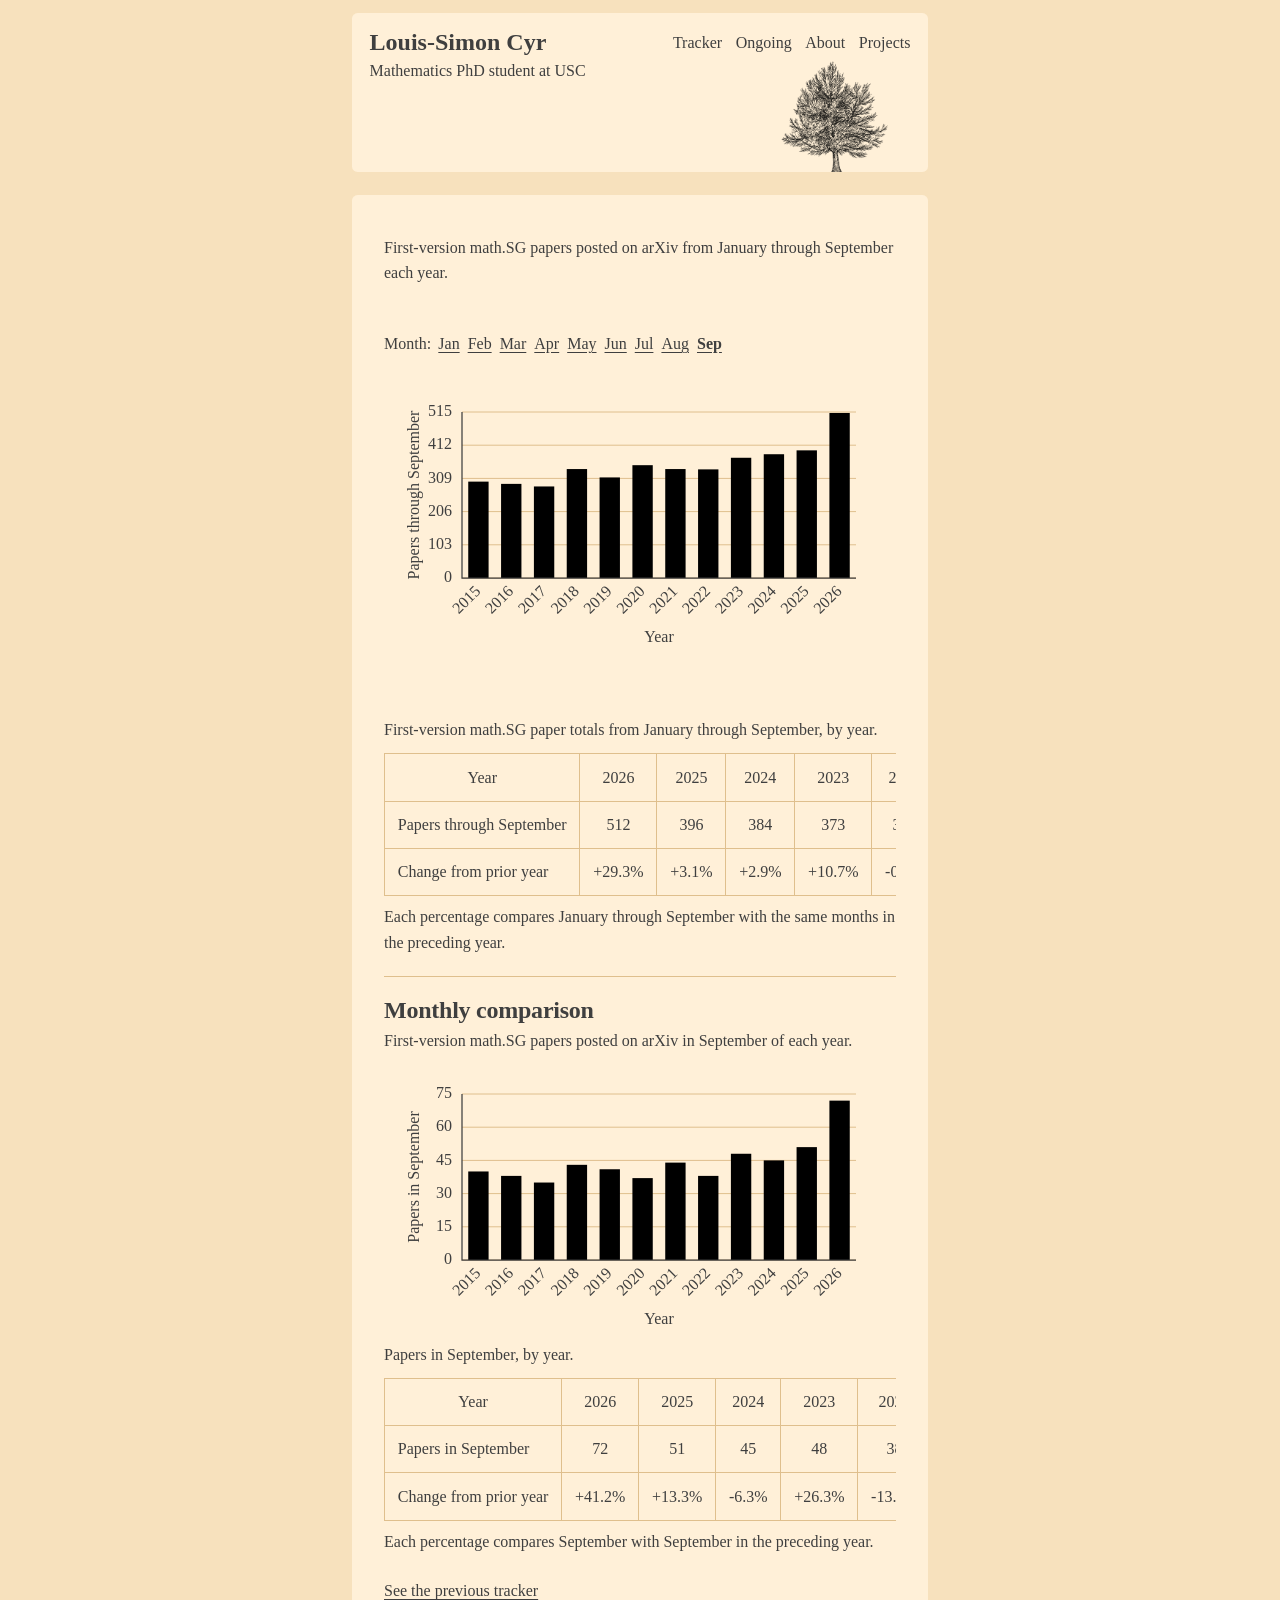
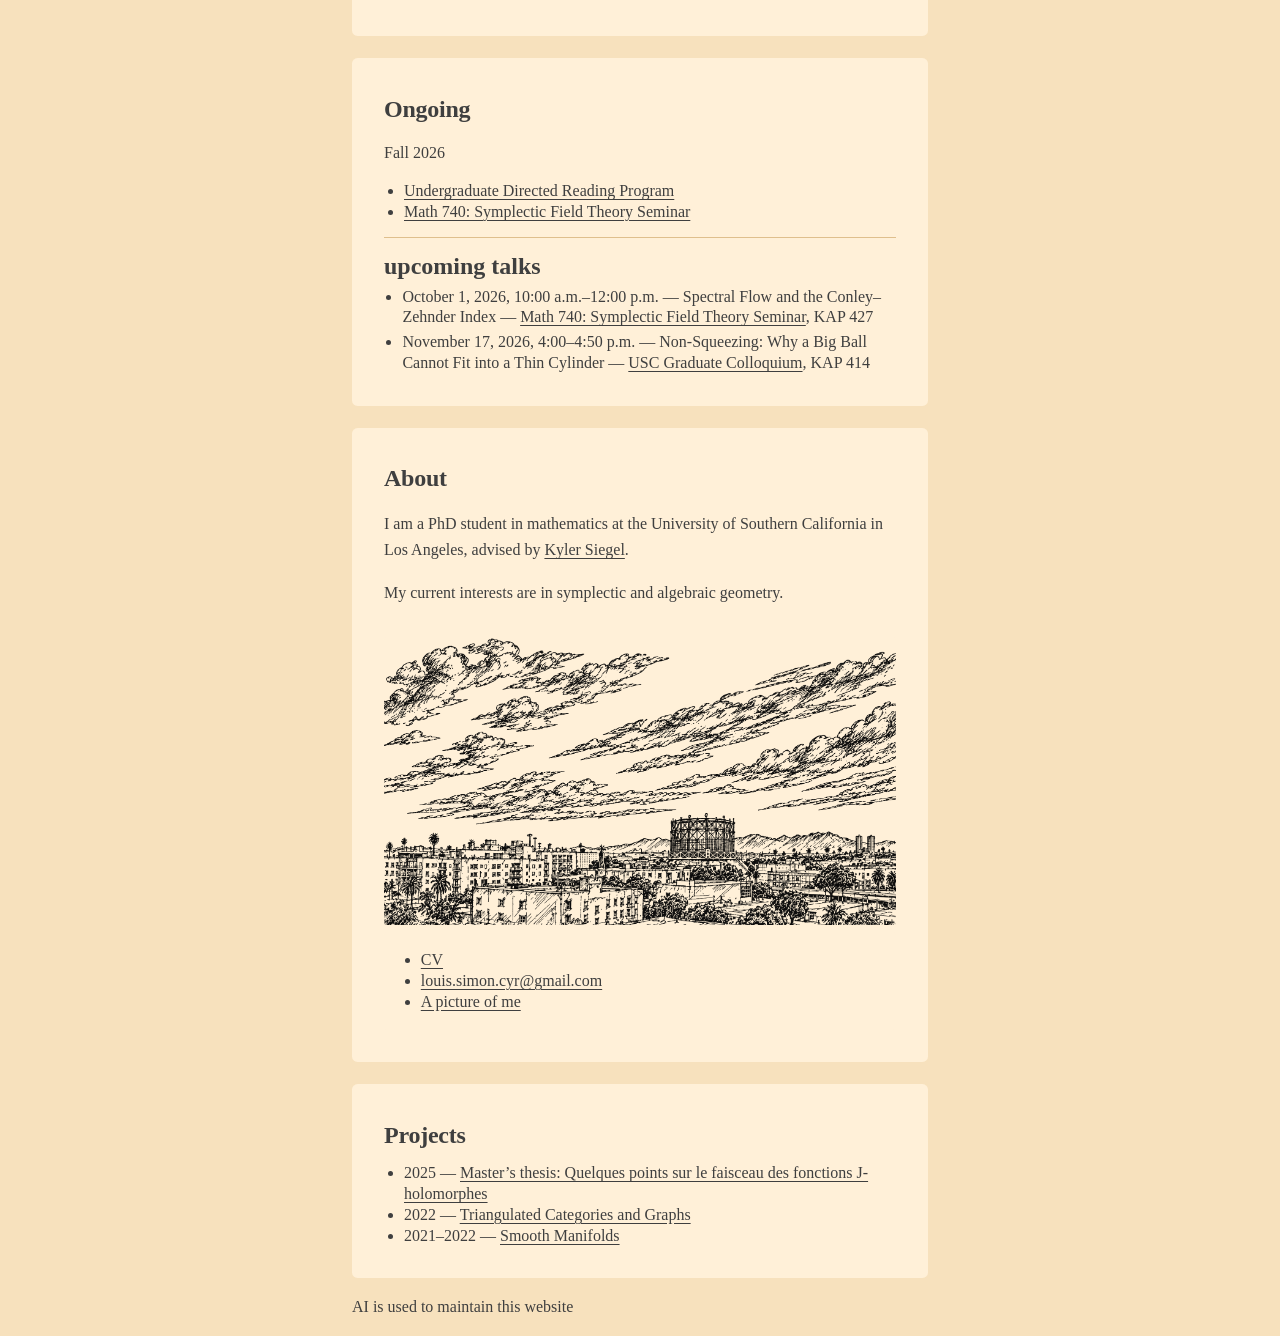
==== index.html @ 269b90ca "Show newest years first in updated tables" ====
<!doctype html>
<html lang="en">
<head>
  <meta charset="UTF-8" />
  <meta name="viewport" content="width=device-width, initial-scale=1" />
  <meta name="description" content="Louis-Simon Cyr, PhD student in mathematics at USC, and a symplectic arXiv tracker." />
  <meta name="theme-color" content="#f7e1bd" />
  <title>Louis-Simon Cyr</title>
  <link rel="icon" type="image/png" href="assets/quebec-flag-icon-spear.png" />
  <link rel="stylesheet" href="styles.css?v=20261004-2" />
</head>
<body class="tracker-shell">
  <a class="skip-link" href="#content">Skip to content</a>

  <header class="site-header">
    <div class="site-identity">
      <a class="brand-name" href="#tracker">Louis-Simon Cyr</a>
      <p class="site-byline">Mathematics PhD student at USC</p>
    </div>
    <nav class="site-nav" aria-label="Main navigation">
      <a href="#tracker">Tracker</a>
      <a href="#ongoing">Ongoing</a>
      <a href="#about">About</a>
      <a href="#work">Projects</a>
    </nav>
    <img class="header-tree" src="assets/epinette-tree.png" alt="" aria-hidden="true" />
  </header>

  <main id="content" class="content">
    <section id="tracker" class="section tracker-section" aria-labelledby="tracker-title">
      <div class="section-head">
        <div>
          <h1 id="tracker-title" class="sr-only">Symplectic arXiv tracker</h1>
          <p id="ai-month-context" class="small-meta" aria-live="polite">Loading paper totals…</p>
        </div>
        <div class="ai-tools">
          <fieldset id="ai-period-switch" class="ai-period-switch" data-selected="month" hidden>
            <legend class="sr-only">Show comparison by</legend>
            <span class="ai-period-punctuation" aria-hidden="true">[</span>
            <input id="ai-period-month" type="radio" name="ai-period" value="month" checked />
            <label for="ai-period-month">month</label>
            <span class="ai-period-punctuation" aria-hidden="true">/</span>
            <input id="ai-period-year" type="radio" name="ai-period" value="year" />
            <label for="ai-period-year">year</label>
            <span class="ai-period-punctuation" aria-hidden="true">]</span>
          </fieldset>
        </div>
      </div>

      <div id="updated-month-picker" class="month-picker" role="group" aria-label="Choose month for both comparisons">
        <span>Month:</span>
        <span id="month-options" class="month-options"></span>
      </div>

      <div class="card chart-card">
        <canvas id="ai-impact-chart" height="375" width="900" aria-label="Paper totals from January through the selected month by year."></canvas>
      </div>

      <div class="annual-summary">
        <div class="table-scroll">
          <table class="annual-table">
            <caption id="ai-caption">Loading paper totals…</caption>
            <thead>
              <tr id="ai-years">
                <th scope="col">Year</th>
              </tr>
            </thead>
            <tbody>
              <tr id="ai-counts">
                <th id="ai-count-label" scope="row">Papers</th>
              </tr>
              <tr id="ai-changes">
                <th scope="row">Change from prior year</th>
              </tr>
            </tbody>
          </table>
        </div>
        <p id="ai-comparison-note" class="small-meta">Loading year-to-year changes…</p>
      </div>

      <section id="monthly-tracker" class="monthly-tracker" aria-labelledby="monthly-tracker-title">
        <h2 id="monthly-tracker-title">Monthly comparison</h2>
        <p id="monthly-month-context" class="small-meta" aria-live="polite">Loading monthly paper totals…</p>
        <div class="card chart-card">
          <canvas id="monthly-impact-chart" height="300" width="900" aria-label="Paper totals in the selected month by year."></canvas>
        </div>
        <div class="annual-summary">
          <div class="table-scroll">
            <table class="annual-table">
              <caption id="monthly-caption">Loading monthly paper totals…</caption>
              <thead>
                <tr id="monthly-years">
                  <th scope="col">Year</th>
                </tr>
              </thead>
              <tbody>
                <tr id="monthly-counts">
                  <th scope="row">Papers</th>
                </tr>
                <tr id="monthly-changes">
                  <th scope="row">Change from prior year</th>
                </tr>
              </tbody>
            </table>
          </div>
          <p id="monthly-comparison-note" class="small-meta">Loading year-to-year changes…</p>
        </div>
      </section>

      <!-- Remove hidden to display the AI disclosure analysis again. -->
      <div id="ai-disclosure-analysis" hidden>
        <h2 class="ai-disclosure-title">Is the community disclosing its use of AI? - no.</h2>
        <p>Of the 78 August 2026 math.SG preprints, 12 disclose AI use, 1 explicitly states that no AI was used, and 65 include no AI disclosure. If the 65 papers with no disclosure are assumed not to be AI-assisted, then 66 August 2026 submissions were non-AI-assisted. This is 40.4% more than the largest(!!) August submission pool since 2015.</p>

        <figure class="ai-disclosure-chart">
          <div class="ai-disclosure-pie" role="img" aria-label="Pie chart: 12 papers disclose AI use, 1 explicitly states no AI use, and 65 include no AI disclosure."></div>
          <figcaption>
            <ul class="ai-disclosure-legend">
              <li><span class="ai-disclosure-swatch ai-use" aria-hidden="true"></span><span>AI use disclosed: 12 (15.4%)</span></li>
              <li><span class="ai-disclosure-swatch no-use" aria-hidden="true"></span><span>Explicit no-use statement: 1 (1.3%)</span></li>
              <li><span class="ai-disclosure-swatch no-disclosure" aria-hidden="true"></span><span>No AI disclosure found: 65 (83.3%)</span></li>
            </ul>
          </figcaption>
        </figure>

        <p class="ai-data-link"><a href="ai-disclosure-data.html">View the full paper-by-paper data</a></p>
      </div>

      <p class="tracker-switch"><a id="tracker-toggle" href="#tracker">See the previous tracker</a></p>

    </section>

    <section id="ongoing" class="section">
      <div class="section-head">
        <div>
          <h2>Ongoing</h2>
        </div>
      </div>

      <p>Fall 2026</p>
      <ul class="project-list">
        <li><a href="https://sites.google.com/usc.edu/uscmathdrp/home" target="_blank" rel="noreferrer">Undergraduate Directed Reading Program</a></li>
        <li><a href="https://michael-huang2001.github.io/sft-seminar/" target="_blank" rel="noreferrer">Math 740: Symplectic Field Theory Seminar</a></li>
      </ul>
      <div class="upcoming-talks">
        <h3 id="upcoming-talks-heading">upcoming talks</h3>
        <ul id="upcoming-talks-list" class="upcoming-talks-list" aria-labelledby="upcoming-talks-heading" aria-live="polite">
          <li class="upcoming-talks-status">Nothing announced yet.</li>
        </ul>
      </div>
    </section>

    <section id="about" class="section">
      <div class="section-head">
        <div>
          <h2>About</h2>
        </div>
      </div>

      <div class="about-grid">
        <div class="about-copy">
          <p class="intro-copy">I am a PhD student in mathematics at the University of Southern California in Los Angeles, advised by <a href="https://kylersiegel.xyz/" target="_blank" rel="noreferrer">Kyler Siegel</a>.</p>
          <p>My current interests are in symplectic and algebraic geometry.</p>
        </div>
        <div class="about-side">
          <figure class="about-photo">
            <img src="assets/los-angeles-line-art-transparent.png" width="1671" height="939" loading="lazy" alt="Sunset over Los Angeles, with the city and distant mountains beneath a cloud-filled sky." />
          </figure>
          <aside class="info-card" aria-label="Contact information">
            <ul class="resource-list">
              <li><a href="assets/louis-simon-cyr-cv.pdf" target="_blank" rel="noreferrer">CV</a></li>
              <li><a href="mailto:louis.simon.cyr@gmail.com">louis.simon.cyr@gmail.com</a></li>
              <li><a href="https://drive.google.com/file/d/1OVSDLVvMEL2u3-b03LZloUlfeyTCmoZW/view?usp=sharing" target="_blank" rel="noreferrer">A picture of me</a></li>
            </ul>
          </aside>
        </div>
      </div>
    </section>

    <section id="work" class="section">
      <div class="section-head">
        <div>
          <h2>Projects</h2>
        </div>
      </div>

      <ul class="project-list">
        <li><span>2025 — </span><a href="assets/master-thesis.pdf" target="_blank" rel="noreferrer">Master’s thesis: Quelques points sur le faisceau des fonctions J-holomorphes</a></li>
        <li><span>2022 — </span><a href="https://drive.google.com/file/d/1NRxJ53MKYfJJoGFWRD9qn4ThiPgMTPxd/view?usp=sharing" target="_blank" rel="noreferrer">Triangulated Categories and Graphs</a></li>
        <li><span>2021–2022 — </span><a href="https://drive.google.com/file/d/16qjTidLqMPrWR1WKlIJxBsAmKHN3sGd5/view?usp=sharing" target="_blank" rel="noreferrer">Smooth Manifolds</a></li>
      </ul>
    </section>

  </main>

  <footer aria-label="Site information" style="display:flex;justify-content:space-between;align-items:flex-end;gap:1rem;width:calc(100% - 2rem);max-width:var(--page-width);margin:1rem auto 0;padding:0 0 1rem;font-size:var(--font-normal);">
    <p style="margin:0;text-align:right;">AI is used to maintain this website</p>
  </footer>

  <script src="app.js?v=20261004-3"></script>
  <script>
    const siteUpdated = document.getElementById("site-last-updated");
    const siteUpdatedDate = new Date(document.lastModified);
    if (siteUpdated && !Number.isNaN(siteUpdatedDate.getTime())) {
      siteUpdated.dateTime = siteUpdatedDate.toISOString().slice(0, 10);
      siteUpdated.textContent = `Last updated ${siteUpdatedDate.toLocaleDateString("en-US", {
        month: "long",
        day: "numeric",
        year: "numeric",
      })}`;
    }
  </script>
</body>
</html>
---- styles.css ----
:root {
  --bg: #f7e1bd;
  --surface: #fff0d8;
  --surface-deep: #f9dcae;
  --text: #3f3f3f;
  --muted: var(--text);
  --line: #dfbf8d;
  --accent: var(--text);
  --accent-hover: var(--text);
  --accent-soft: #efbd72;
  --focus: #b85316;
  --trend: #a94c28;
  --average: #ca7526;
  --shadow: none;
  --radius: 0.35rem;
  --page-width: 36rem;
  --font-normal: 1rem;
  --font-big: 1.5rem;
  font-size: 16px;
}

* {
  box-sizing: border-box;
}

body {
  margin: 0;
  min-height: 100vh;
  background: var(--bg);
  color: var(--text);
  font-size: var(--font-normal);
  line-height: 1.6;
}

code {
  font-size: var(--font-normal);
}

a {
  color: var(--text);
  text-underline-offset: 3px;
}

.about-copy .intro-copy a {
  color: var(--text);
  text-decoration: underline;
}

a:hover {
  color: var(--text);
  text-decoration-thickness: 2px;
}

a:focus-visible,
.btn:focus-visible {
  outline: 3px solid color-mix(in srgb, var(--accent) 38%, transparent);
  outline-offset: 3px;
}

.skip-link {
  position: absolute;
  left: -999px;
  top: 10px;
  background: var(--surface-deep);
  color: var(--text);
  padding: 0.5rem 0.8rem;
  border-radius: 0.4rem;
}

.skip-link:focus {
  left: 10px;
  z-index: 10;
}

.site-header {
  position: relative;
  display: grid;
  grid-template-columns: minmax(0, 1fr) auto;
  grid-template-areas:
    "identity nav"
    "identity tree";
  gap: 0.35rem 1.5rem;
  align-items: start;
  padding: 1rem 1.1rem;
  margin: 0.8rem auto;
  width: calc(100% - 2rem);
  max-width: var(--page-width);
  background: var(--surface);
  border-radius: var(--radius);
  box-shadow: var(--shadow);
  backdrop-filter: none;
  overflow: hidden;
}

.site-identity {
  grid-area: identity;
  min-width: 0;
}

.brand-name {
  display: inline-block;
  margin: 0;
  color: var(--text);
  text-decoration: none;
  font-size: var(--font-big);
  font-weight: 700;
  line-height: 1.1;
}

.site-byline {
  margin: 0.24rem 0 0;
  color: var(--text);
  font-size: var(--font-normal);
  line-height: 1.25;
}

.site-nav {
  grid-area: nav;
  display: flex;
  flex-wrap: wrap;
  justify-content: flex-end;
  gap: 0.85rem;
  padding-top: 0.08rem;
}

.header-tree {
  grid-area: tree;
  display: block;
  width: clamp(7.5rem, 16vw, 10rem);
  max-height: 7.2rem;
  margin: -0.1rem -0.25rem -1.15rem 0;
  justify-self: end;
  align-self: end;
  object-fit: contain;
  opacity: 0.92;
  pointer-events: none;
  user-select: none;
}

.site-nav a {
  font-size: var(--font-normal);
  text-decoration: none;
  color: var(--text);
  font-weight: 400;
}

.site-nav a:hover {
  color: var(--text);
  text-decoration: underline;
  text-decoration-thickness: 1px;
  text-underline-offset: 0.2em;
}

.header-right {
  display: flex;
  align-items: center;
  gap: 0.8rem;
}

.btn,
button.btn {
  cursor: pointer;
  border: 1px solid var(--line);
  border-radius: 0.2rem;
  padding: 0.55rem 0.85rem;
  display: inline-block;
  font-size: var(--font-normal);
  text-decoration: none;
  color: var(--text);
  background: var(--surface);
}

button.btn-ghost {
  background: transparent;
}

.btn:hover,
button.btn:hover {
  border-color: var(--focus);
  box-shadow: none;
}

.btn-outline {
  border-style: dashed;
}

.content {
  width: calc(100% - 2rem);
  max-width: var(--page-width);
  margin: 0 auto;
}

.section {
  margin-top: 1.4rem;
  padding: clamp(1.35rem, 3vw, 2rem);
  background: var(--surface);
  border-radius: var(--radius);
  box-shadow: var(--shadow);
}

.section-head {
  display: flex;
  justify-content: space-between;
  align-items: baseline;
  gap: 1rem;
  flex-wrap: wrap;
}

.sr-only {
  position: absolute;
  width: 1px;
  height: 1px;
  padding: 0;
  margin: -1px;
  overflow: hidden;
  clip: rect(0, 0, 0, 0);
  white-space: nowrap;
  border: 0;
}

.ai-tools {
  display: flex;
  flex-direction: column;
  align-items: flex-end;
  gap: 0.45rem;
}

.ai-tools .small-meta {
  margin: 0;
  text-align: right;
}

.ai-period-switch {
  display: inline-flex;
  align-items: baseline;
  min-inline-size: 0;
  margin: 0;
  padding: 0;
  border: 0;
}

.ai-period-switch[hidden],
.month-picker[hidden] {
  display: none;
}

.month-picker,
.month-options {
  display: flex;
  flex-wrap: wrap;
  align-items: baseline;
}

.month-picker {
  gap: 0 0.45rem;
  margin-top: 0.8rem;
}

.month-options {
  gap: 0 0.5rem;
}

.month-option {
  padding: 0;
  border: 0;
  background: none;
  color: var(--text);
  cursor: pointer;
  font: inherit;
  text-decoration: underline;
  text-underline-offset: 3px;
}

.month-option[aria-pressed="true"],
.month-option:hover {
  font-weight: 700;
}

.month-option:focus-visible {
  outline: 3px solid color-mix(in srgb, var(--focus) 45%, transparent);
  outline-offset: 2px;
}

.ai-period-switch input {
  position: absolute;
  inline-size: 1px;
  block-size: 1px;
  overflow: hidden;
  clip: rect(0, 0, 0, 0);
}

.ai-period-switch label {
  padding: 0;
  color: var(--text);
  cursor: pointer;
  font-size: var(--font-normal);
  font-weight: 400;
  text-decoration: none;
}

.ai-period-switch input:checked + label {
  padding-inline: 0.12em;
  background: var(--line);
  color: var(--text);
  text-decoration: none;
}

.ai-period-punctuation {
  color: var(--text);
}

.ai-period-switch input:focus-visible + label {
  outline: 3px solid color-mix(in srgb, var(--focus) 45%, transparent);
  outline-offset: 2px;
}

h1,
h2,
h3 {
  font-size: var(--font-big);
  font-weight: 700;
  line-height: 1.25;
}

h1,
h2 {
  margin: 0.2rem 0 0;
  letter-spacing: -0.01em;
}

h3 {
  margin-top: 0;
}

.kicker {
  margin: 0;
  text-transform: none;
  letter-spacing: 0;
  font-size: var(--font-big);
  color: var(--text);
  font-weight: 700;
}

.card {
  border-radius: var(--radius);
  background: transparent;
  padding: 1rem;
}

.chart-card {
  margin-top: 1rem;
}

.annual-summary {
  margin-top: 1.35rem;
  padding-top: 1.15rem;
}

.monthly-tracker {
  margin-top: 1.3rem;
  padding-top: 1.1rem;
  border-top: 1px solid var(--line);
}

.monthly-tracker[hidden] {
  display: none;
}

.monthly-tracker h2 {
  margin: 0;
}

.monthly-tracker > .small-meta {
  margin: 0.2rem 0 0;
}

.monthly-tracker .chart-card {
  margin-top: 0.5rem;
  padding: 0.5rem 1rem;
}

.monthly-tracker .annual-summary {
  margin-top: 0.25rem;
  padding-top: 0;
}

.monthly-tracker .table-scroll {
  margin-top: 0;
}

.tracker-switch {
  margin: 1.5rem 0 0;
}

.annual-summary h2 {
  font-size: var(--font-big);
  letter-spacing: 0;
}

.ai-disclosure-title {
  margin-top: 1.5rem;
}

.ai-disclosure-chart {
  display: grid;
  grid-template-columns: minmax(9rem, 12rem) minmax(0, 1fr);
  gap: 1.5rem;
  align-items: center;
  margin: 1.25rem 0 0;
}

.ai-disclosure-pie {
  width: 100%;
  aspect-ratio: 1;
  border: 1px solid var(--text);
  border-radius: 50%;
  background: conic-gradient(
    var(--text) 0 15.3846%,
    var(--trend) 15.3846% 16.6667%,
    var(--line) 16.6667% 100%
  );
}

.ai-disclosure-legend {
  display: grid;
  gap: 0.55rem;
  margin: 0;
  padding: 0;
  list-style: none;
}

.ai-disclosure-legend li {
  display: grid;
  grid-template-columns: 0.9rem minmax(0, 1fr);
  gap: 0.55rem;
  align-items: start;
}

.ai-disclosure-swatch {
  width: 0.9rem;
  height: 0.9rem;
  margin-top: 0.35rem;
  border: 1px solid var(--text);
}

.ai-disclosure-swatch.ai-use {
  background: var(--text);
}

.ai-disclosure-swatch.no-use {
  background: var(--trend);
}

.ai-disclosure-swatch.no-disclosure {
  background: var(--line);
}

.ai-data-link {
  margin: 1rem 0 0;
}

body.data-shell {
  --page-width: 64rem;
}

.ai-audit-counts {
  display: grid;
  grid-template-columns: repeat(3, minmax(0, 1fr));
  gap: 1rem;
  margin: 1.25rem 0;
}

.ai-audit-counts p {
  margin: 0;
  padding-top: 0.65rem;
  border-top: 1px solid var(--line);
}

.ai-audit-counts strong {
  display: block;
  font-size: var(--font-big);
}

.ai-evidence-list,
.ai-id-grid {
  margin: 0.75rem 0 1.5rem;
}

.ai-evidence-list li {
  margin-bottom: 0.65rem;
}

.ai-id-grid {
  display: grid;
  grid-template-columns: repeat(4, minmax(0, 1fr));
  gap: 0.35rem 1rem;
  padding-left: 1.2rem;
  font-variant-numeric: tabular-nums;
}

.ai-method-note {
  padding-top: 1rem;
  border-top: 1px solid var(--line);
}

.table-scroll {
  margin-top: 0.8rem;
  overflow-x: auto;
  border-radius: 0;
  background: transparent;
}

.annual-table {
  width: 100%;
  min-width: 46rem;
  border-collapse: collapse;
  color: var(--text);
  background: transparent;
  font-variant-numeric: tabular-nums;
}

.annual-table caption {
  padding: 0 0 0.65rem;
  color: var(--text);
  text-align: left;
  font-size: var(--font-normal);
  font-weight: 400;
}

.annual-table th,
.annual-table td {
  padding: 0.65rem 0.8rem;
  border: 1px solid var(--line);
  color: var(--text);
  background: transparent;
  text-align: center;
  white-space: nowrap;
}

.annual-table th {
  color: var(--text);
  font-weight: 400;
}

.annual-table thead th {
  background: transparent;
}

.annual-table th[scope='row'] {
  min-width: 10rem;
  text-align: left;
  background: transparent;
}

.small-meta {
  color: var(--text);
  margin-top: 0.5rem;
}

.section-actions {
  margin-top: 0.75rem;
  display: flex;
  justify-content: space-between;
  align-items: center;
  gap: 1rem;
  flex-wrap: wrap;
}

canvas {
  width: 100%;
  max-width: 100%;
  height: auto;
  display: block;
}

.stats-grid {
  display: grid;
  grid-template-columns: 2fr 1fr;
  gap: 1rem;
}

.summary {
  display: grid;
  gap: 0.7rem;
}

.summary div {
  display: flex;
  justify-content: space-between;
  gap: 1rem;
  border-bottom: 1px dashed var(--line);
  padding-bottom: 0.4rem;
}

.summary dt {
  color: var(--text);
  margin: 0;
}

.summary dd {
  margin: 0;
  font-weight: 400;
}

.panel {
  padding: 1rem;
  border-radius: calc(var(--radius) - 0.25rem);
  background: color-mix(in srgb, var(--surface) 88%, var(--surface-deep));
}

.panel-soft {
  background: color-mix(in srgb, var(--accent-soft) 55%, var(--surface));
}

.about-grid,
.resource-grid,
.quote-grid {
  display: grid;
  gap: 1rem;
  margin-top: 1.1rem;
}

.about-grid {
  grid-template-columns: 1fr;
  align-items: start;
}

.about-side {
  display: grid;
  gap: 0.45rem;
  align-content: start;
}

.about-photo {
  position: relative;
  aspect-ratio: 16 / 9;
  margin: 0;
  overflow: hidden;
  border-radius: calc(var(--radius) - 0.2rem);
  background: #fff0d8;
}

.about-photo img {
  display: block;
  width: 100%;
  height: 100%;
  object-fit: cover;
  object-position: center 54%;
  filter: saturate(0.88) contrast(0.94);
}

.about-photo figcaption {
  position: absolute;
  bottom: 0.75rem;
  left: 0.75rem;
  margin: 0;
  padding: 0.34rem 0.55rem;
  background: #fff0d8;
  color: var(--text);
  font-size: var(--font-normal);
  font-weight: 400;
  letter-spacing: 0;
  text-transform: none;
}

.resource-grid {
  grid-template-columns: minmax(0, 1.25fr) minmax(14rem, 0.75fr);
}

.quote-grid {
  grid-template-columns: repeat(2, minmax(0, 1fr));
}

.intro-copy {
  margin-top: 0;
  font-size: var(--font-normal);
  line-height: 1.65;
}

.info-card,
.quote-card {
  margin: 0;
  padding: 1.1rem 1.15rem;
  border-radius: calc(var(--radius) - 0.2rem);
  background: #fff0d8;
}

.resource-list,
.project-list {
  margin: 0;
  padding-left: 1.15rem;
  line-height: 1.3;
}

.resource-list li + li,
.project-list li + li {
  margin-top: 0;
}

.upcoming-talks {
  margin-top: 0.9rem;
  padding-top: 0.8rem;
  border-top: 1px solid var(--line);
}

.upcoming-talks h3 {
  margin: 0 0 0.35rem;
}

.upcoming-talks-list {
  margin: 0;
  padding-left: 1.15rem;
  line-height: 1.3;
}

.upcoming-talks-list li + li {
  margin-top: 0.25rem;
}

.upcoming-talks-status {
  color: var(--text);
}

.project-list {
  margin-top: 0.85rem;
  padding-left: 1.25rem;
  list-style: disc;
}

.project-list li {
  display: list-item;
  padding: 0;
  border: 0;
}

.project-list span {
  color: var(--text);
  font-size: inherit;
}

.content-group {
  padding: 1.15rem;
  border-radius: calc(var(--radius) - 0.2rem);
  background: color-mix(in srgb, var(--surface) 92%, var(--bg));
}

.quote-card {
  background: color-mix(in srgb, var(--accent-soft) 44%, var(--surface));
}

.quote-card blockquote {
  margin: 0;
  font-size: var(--font-normal);
  font-weight: 400;
  line-height: 1.45;
}

.quote-card figcaption {
  margin-top: 0.8rem;
  color: var(--text);
  font-size: var(--font-normal);
}

.words-note {
  margin-bottom: 0;
}

.contact-section {
  background: color-mix(in srgb, var(--surface-deep) 43%, var(--surface));
}

@media (max-width: 850px) {
  .stats-grid,
  .about-grid,
  .resource-grid,
  .quote-grid {
    grid-template-columns: 1fr;
  }

  .stats-grid {
    grid-template-columns: 1fr;
  }

  .section-head,
  .section-actions {
    flex-direction: column;
    align-items: flex-start;
  }

  .section-head {
    gap: 0.6rem;
  }

  .ai-tools {
    align-items: flex-start;
  }

  .ai-tools .small-meta {
    text-align: left;
  }

  .ai-disclosure-chart,
  .ai-audit-counts {
    grid-template-columns: 1fr;
  }

  .ai-disclosure-pie {
    max-width: 12rem;
  }

  .ai-id-grid {
    grid-template-columns: repeat(2, minmax(0, 1fr));
  }

  .site-header {
    grid-template-columns: minmax(0, 1fr) clamp(6.5rem, 24vw, 9rem);
    grid-template-areas:
      "identity tree"
      "nav tree";
    gap: 0.65rem 1rem;
    border-radius: var(--radius);
  }

  .site-nav {
    justify-content: flex-start;
    padding-top: 0;
  }

  .header-tree {
    width: 100%;
    max-height: 8rem;
    margin: -0.65rem -0.2rem -0.8rem 0;
    align-self: center;
  }

}
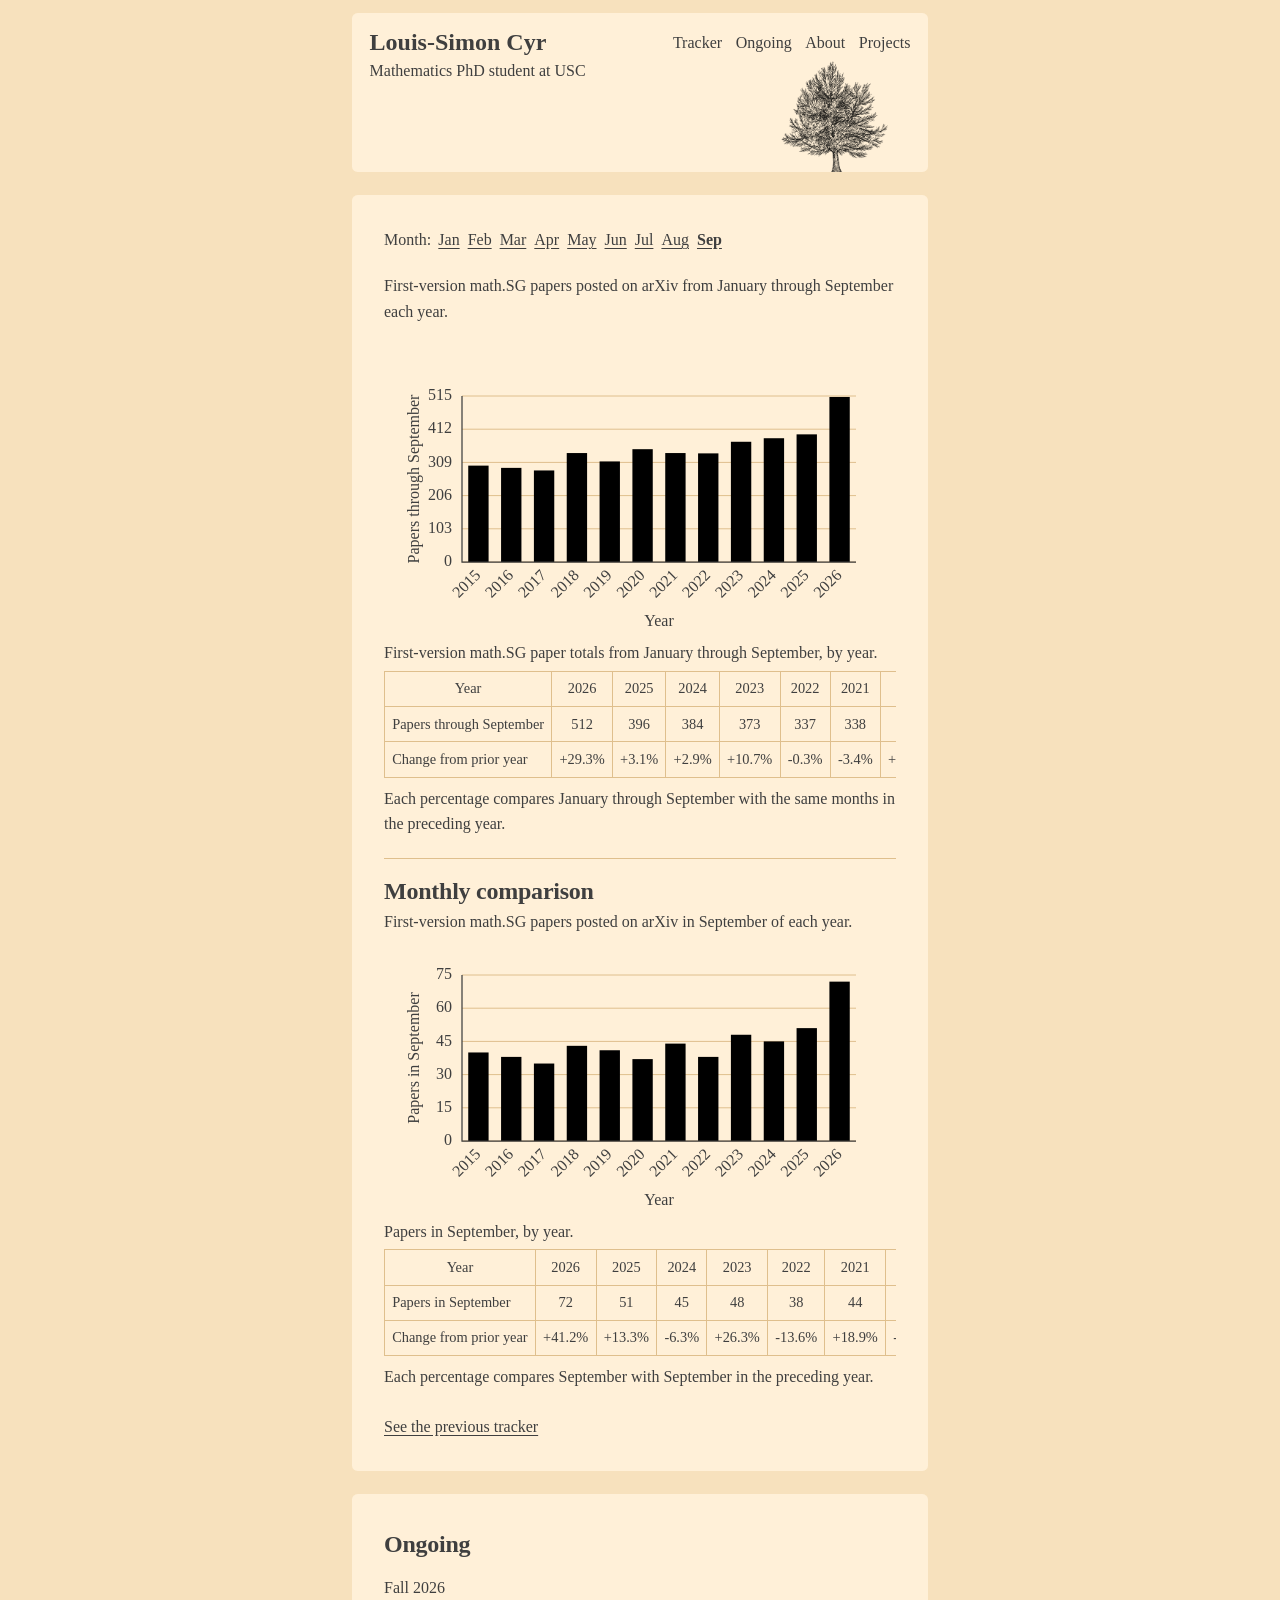
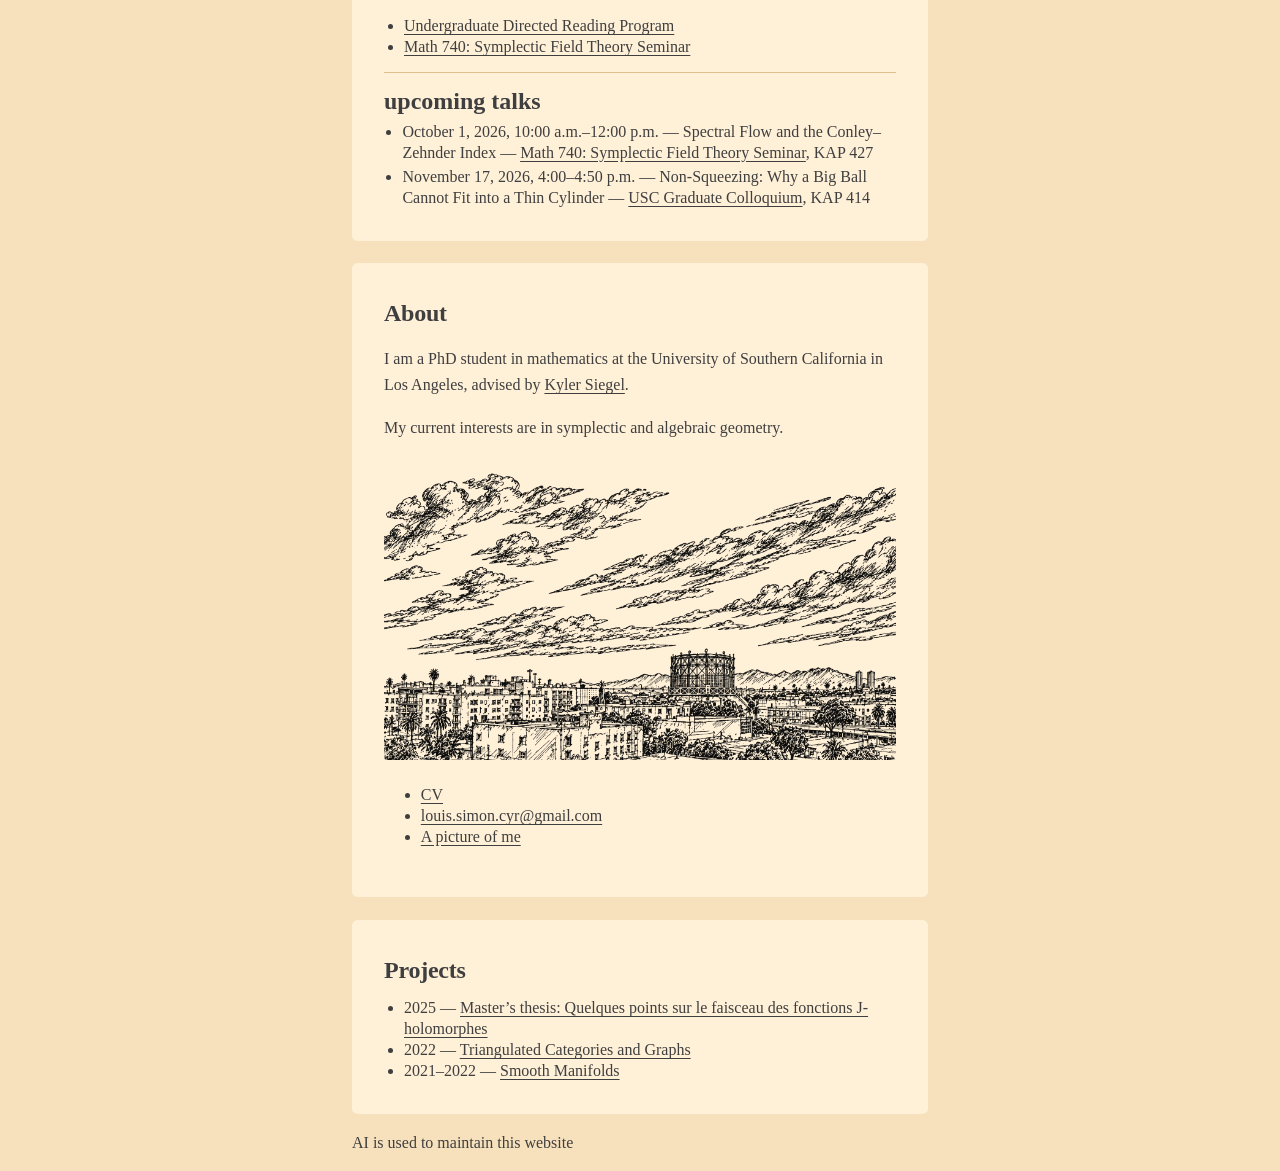
==== commit 596ad8fc: "Tighten tracker tables and chart spacing" ====
--- a/index.html
+++ b/index.html
@@ -7,7 +7,7 @@
   <meta name="theme-color" content="#f7e1bd" />
   <title>Louis-Simon Cyr</title>
   <link rel="icon" type="image/png" href="assets/quebec-flag-icon-spear.png" />
-  <link rel="stylesheet" href="styles.css?v=20261004-2" />
+  <link rel="stylesheet" href="styles.css?v=20261004-3" />
 </head>
 <body class="tracker-shell">
   <a class="skip-link" href="#content">Skip to content</a>
@@ -28,6 +28,11 @@
 
   <main id="content" class="content">
     <section id="tracker" class="section tracker-section" aria-labelledby="tracker-title">
+      <div id="updated-month-picker" class="month-picker" role="group" aria-label="Choose month for both comparisons">
+        <span>Month:</span>
+        <span id="month-options" class="month-options"></span>
+      </div>
+
       <div class="section-head">
         <div>
           <h1 id="tracker-title" class="sr-only">Symplectic arXiv tracker</h1>
@@ -45,11 +50,6 @@
             <span class="ai-period-punctuation" aria-hidden="true">]</span>
           </fieldset>
         </div>
-      </div>
-
-      <div id="updated-month-picker" class="month-picker" role="group" aria-label="Choose month for both comparisons">
-        <span>Month:</span>
-        <span id="month-options" class="month-options"></span>
       </div>
 
       <div class="card chart-card">
--- a/styles.css
+++ b/styles.css
@@ -253,7 +253,7 @@
 
 .month-picker {
   gap: 0 0.45rem;
-  margin-top: 0.8rem;
+  margin-bottom: 0.8rem;
 }
 
 .month-options {
@@ -347,13 +347,19 @@
   padding: 1rem;
 }
 
-.chart-card {
-  margin-top: 1rem;
+.tracker-section > .chart-card,
+.monthly-tracker > .chart-card {
+  margin-top: 0.5rem;
+  padding: 0.5rem 1rem 0;
 }
 
 .annual-summary {
-  margin-top: 1.35rem;
-  padding-top: 1.15rem;
+  margin-top: 0.5rem;
+  padding-top: 0;
+}
+
+.annual-summary .table-scroll {
+  margin-top: 0;
 }
 
 .monthly-tracker {
@@ -372,20 +378,6 @@
 
 .monthly-tracker > .small-meta {
   margin: 0.2rem 0 0;
-}
-
-.monthly-tracker .chart-card {
-  margin-top: 0.5rem;
-  padding: 0.5rem 1rem;
-}
-
-.monthly-tracker .annual-summary {
-  margin-top: 0.25rem;
-  padding-top: 0;
-}
-
-.monthly-tracker .table-scroll {
-  margin-top: 0;
 }
 
 .tracker-switch {
@@ -511,8 +503,7 @@
 }
 
 .annual-table {
-  width: 100%;
-  min-width: 46rem;
+  width: auto;
   border-collapse: collapse;
   color: var(--text);
   background: transparent;
@@ -520,7 +511,8 @@
 }
 
 .annual-table caption {
-  padding: 0 0 0.65rem;
+  width: min(32rem, calc(100vw - 5rem));
+  padding: 0 0 0.3rem;
   color: var(--text);
   text-align: left;
   font-size: var(--font-normal);
@@ -529,12 +521,13 @@
 
 .annual-table th,
 .annual-table td {
-  padding: 0.65rem 0.8rem;
+  padding: 0.35rem 0.45rem;
   border: 1px solid var(--line);
   color: var(--text);
   background: transparent;
   text-align: center;
   white-space: nowrap;
+  font-size: 0.9rem;
 }
 
 .annual-table th {
@@ -547,7 +540,7 @@
 }
 
 .annual-table th[scope='row'] {
-  min-width: 10rem;
+  min-width: 9rem;
   text-align: left;
   background: transparent;
 }
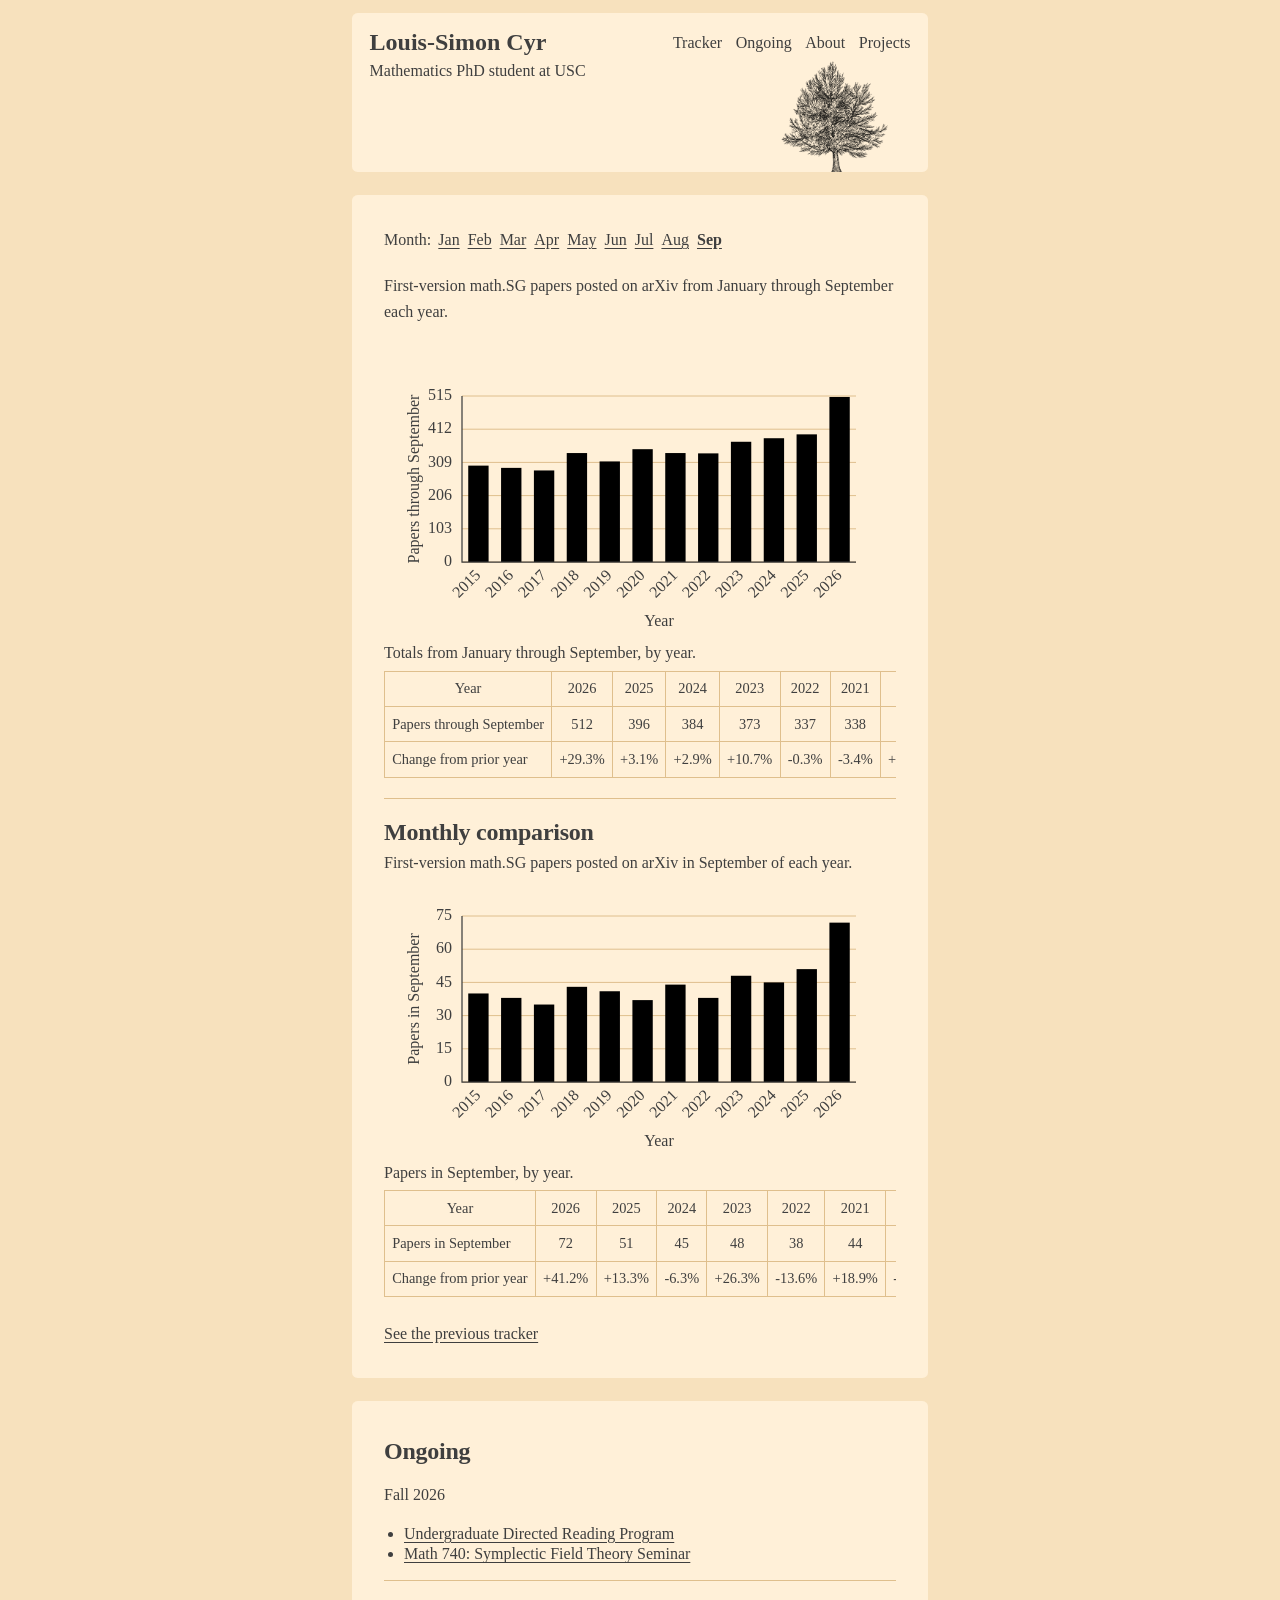
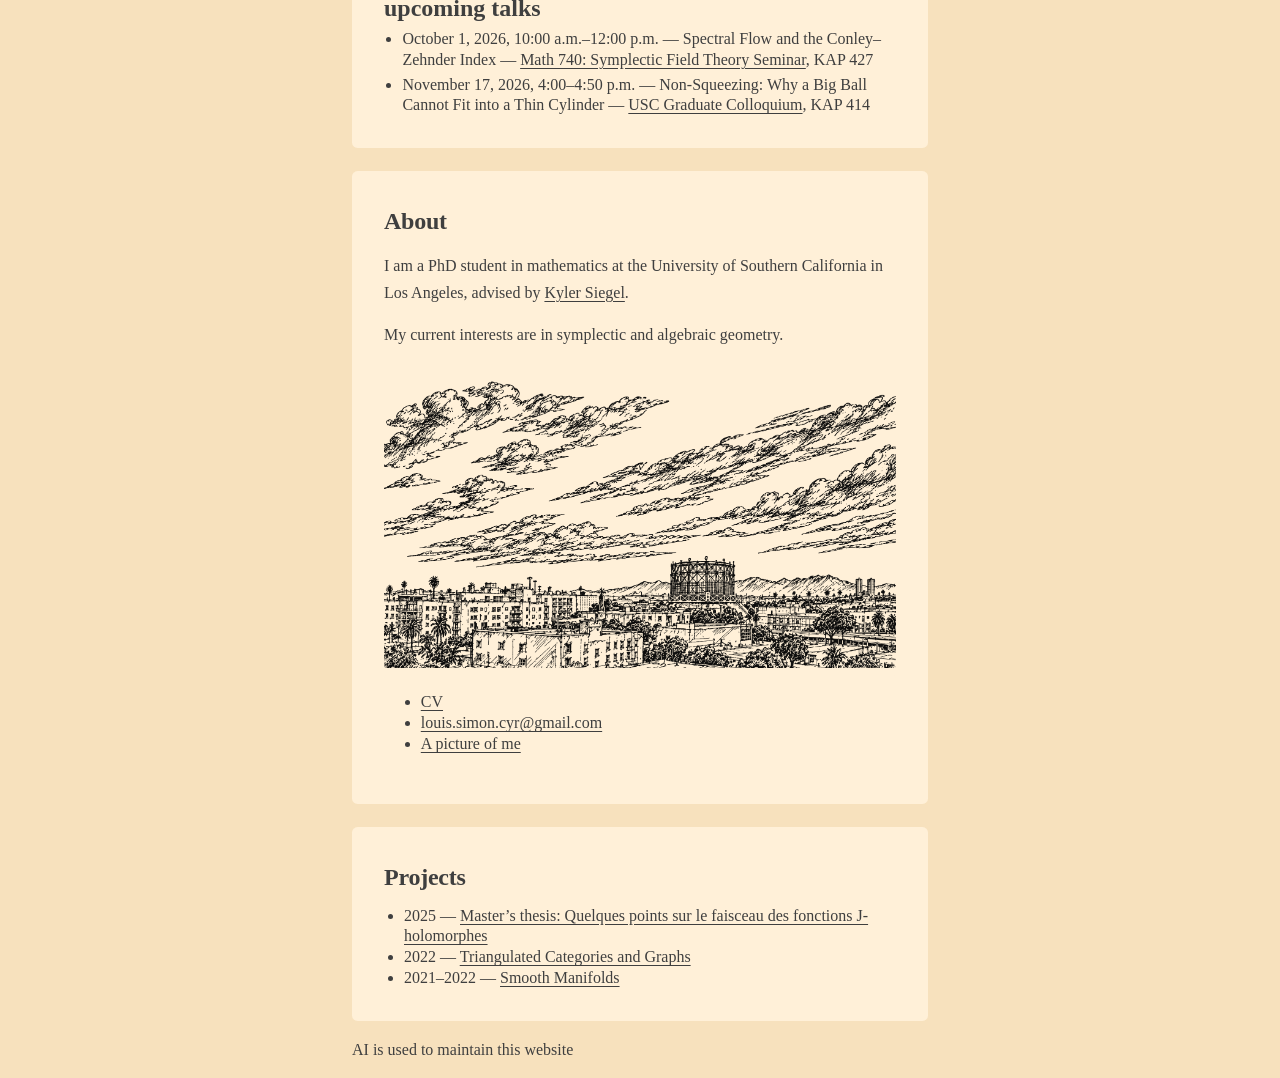
==== commit b05a1a93: "Shorten table copy and soften scrollbars" ====
--- a/index.html
+++ b/index.html
@@ -7,7 +7,7 @@
   <meta name="theme-color" content="#f7e1bd" />
   <title>Louis-Simon Cyr</title>
   <link rel="icon" type="image/png" href="assets/quebec-flag-icon-spear.png" />
-  <link rel="stylesheet" href="styles.css?v=20261004-3" />
+  <link rel="stylesheet" href="styles.css?v=20261004-4" />
 </head>
 <body class="tracker-shell">
   <a class="skip-link" href="#content">Skip to content</a>
@@ -75,7 +75,7 @@
             </tbody>
           </table>
         </div>
-        <p id="ai-comparison-note" class="small-meta">Loading year-to-year changes…</p>
+        <p id="ai-comparison-note" class="small-meta" hidden>Loading year-to-year changes…</p>
       </div>
 
       <section id="monthly-tracker" class="monthly-tracker" aria-labelledby="monthly-tracker-title">
@@ -103,7 +103,7 @@
               </tbody>
             </table>
           </div>
-          <p id="monthly-comparison-note" class="small-meta">Loading year-to-year changes…</p>
+          <p id="monthly-comparison-note" class="small-meta" hidden>Loading year-to-year changes…</p>
         </div>
       </section>
 
@@ -197,7 +197,7 @@
     <p style="margin:0;text-align:right;">AI is used to maintain this website</p>
   </footer>
 
-  <script src="app.js?v=20261004-3"></script>
+  <script src="app.js?v=20261004-4"></script>
   <script>
     const siteUpdated = document.getElementById("site-last-updated");
     const siteUpdatedDate = new Date(document.lastModified);
--- a/styles.css
+++ b/styles.css
@@ -500,6 +500,32 @@
   overflow-x: auto;
   border-radius: 0;
   background: transparent;
+  scrollbar-width: thin;
+  scrollbar-color: var(--line) transparent;
+}
+
+.table-scroll::-webkit-scrollbar {
+  height: 0.5rem;
+}
+
+.table-scroll::-webkit-scrollbar-track {
+  background: transparent;
+}
+
+.table-scroll::-webkit-scrollbar-thumb {
+  border: 2px solid transparent;
+  border-radius: 999px;
+  background: var(--line);
+  background-clip: padding-box;
+}
+
+.table-scroll::-webkit-scrollbar-thumb:hover {
+  background: var(--accent-soft);
+  background-clip: padding-box;
+}
+
+.table-scroll::-webkit-scrollbar-button {
+  display: none;
 }
 
 .annual-table {
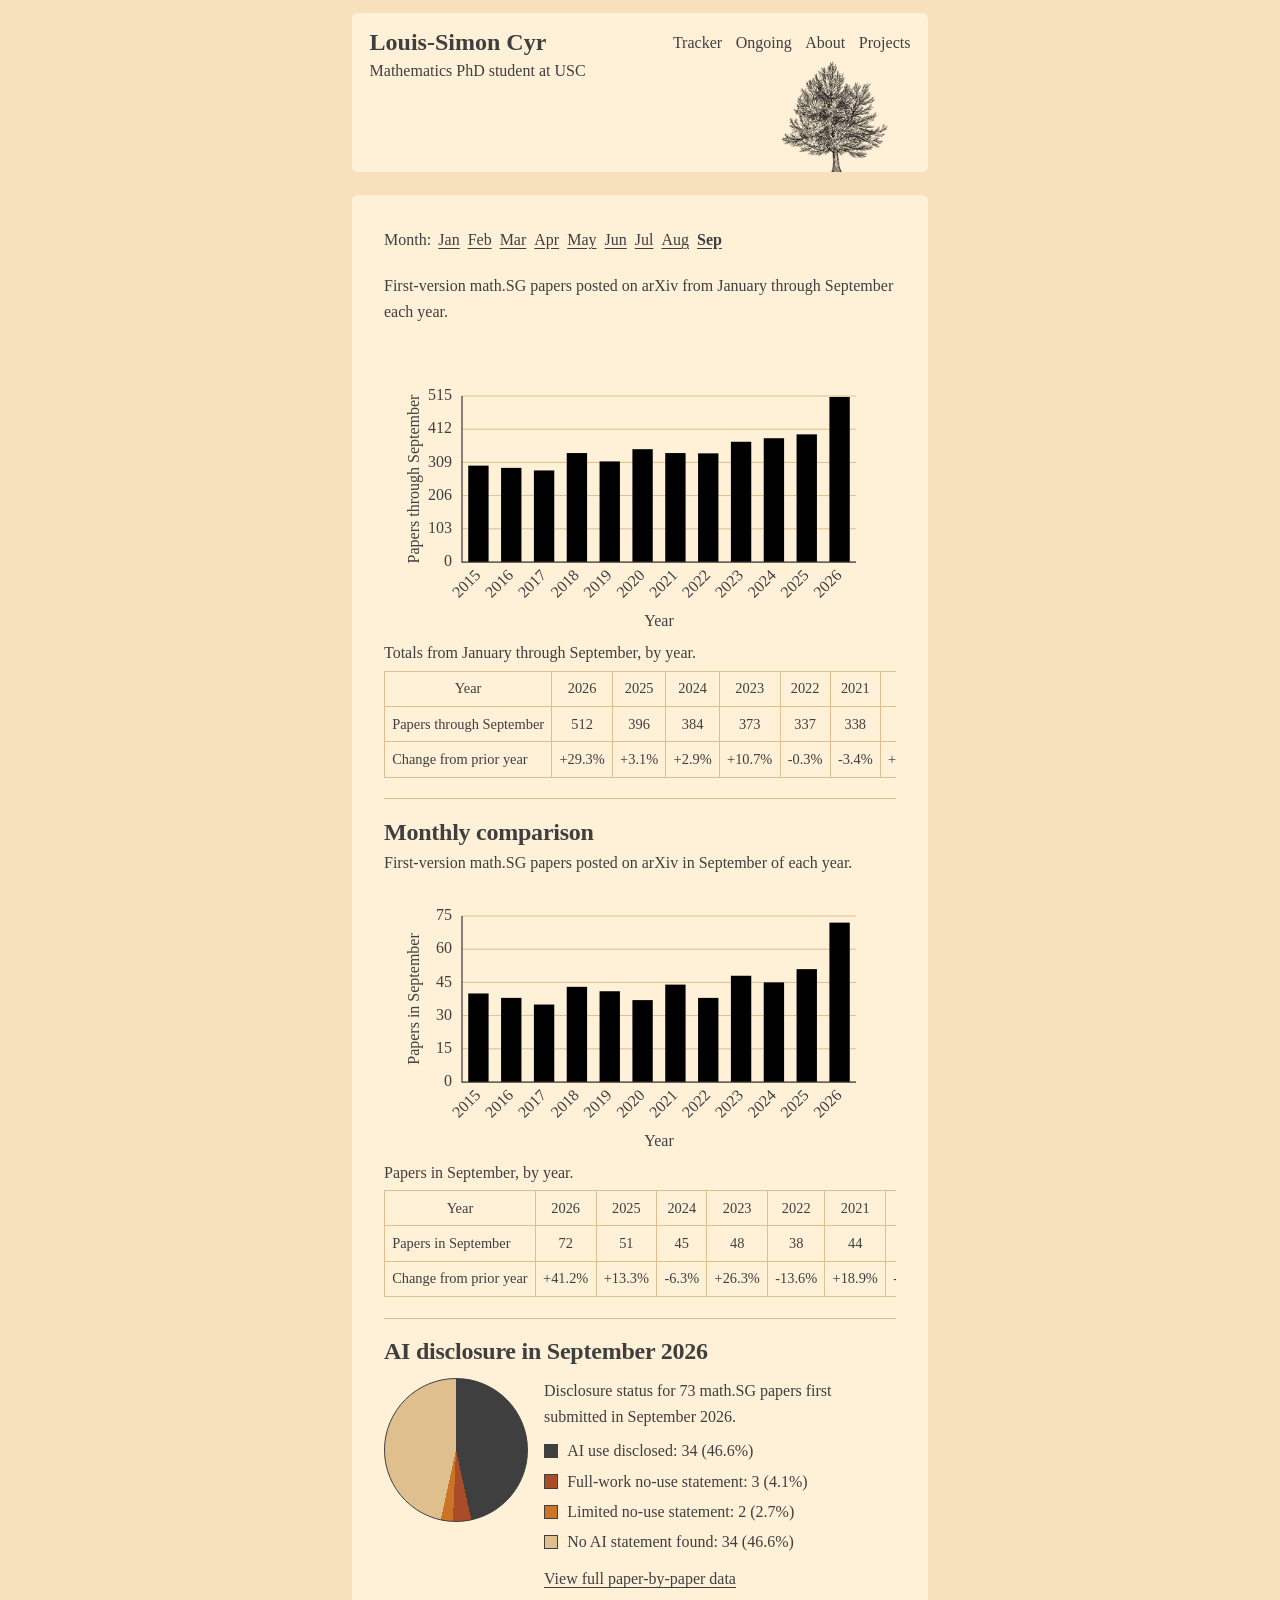
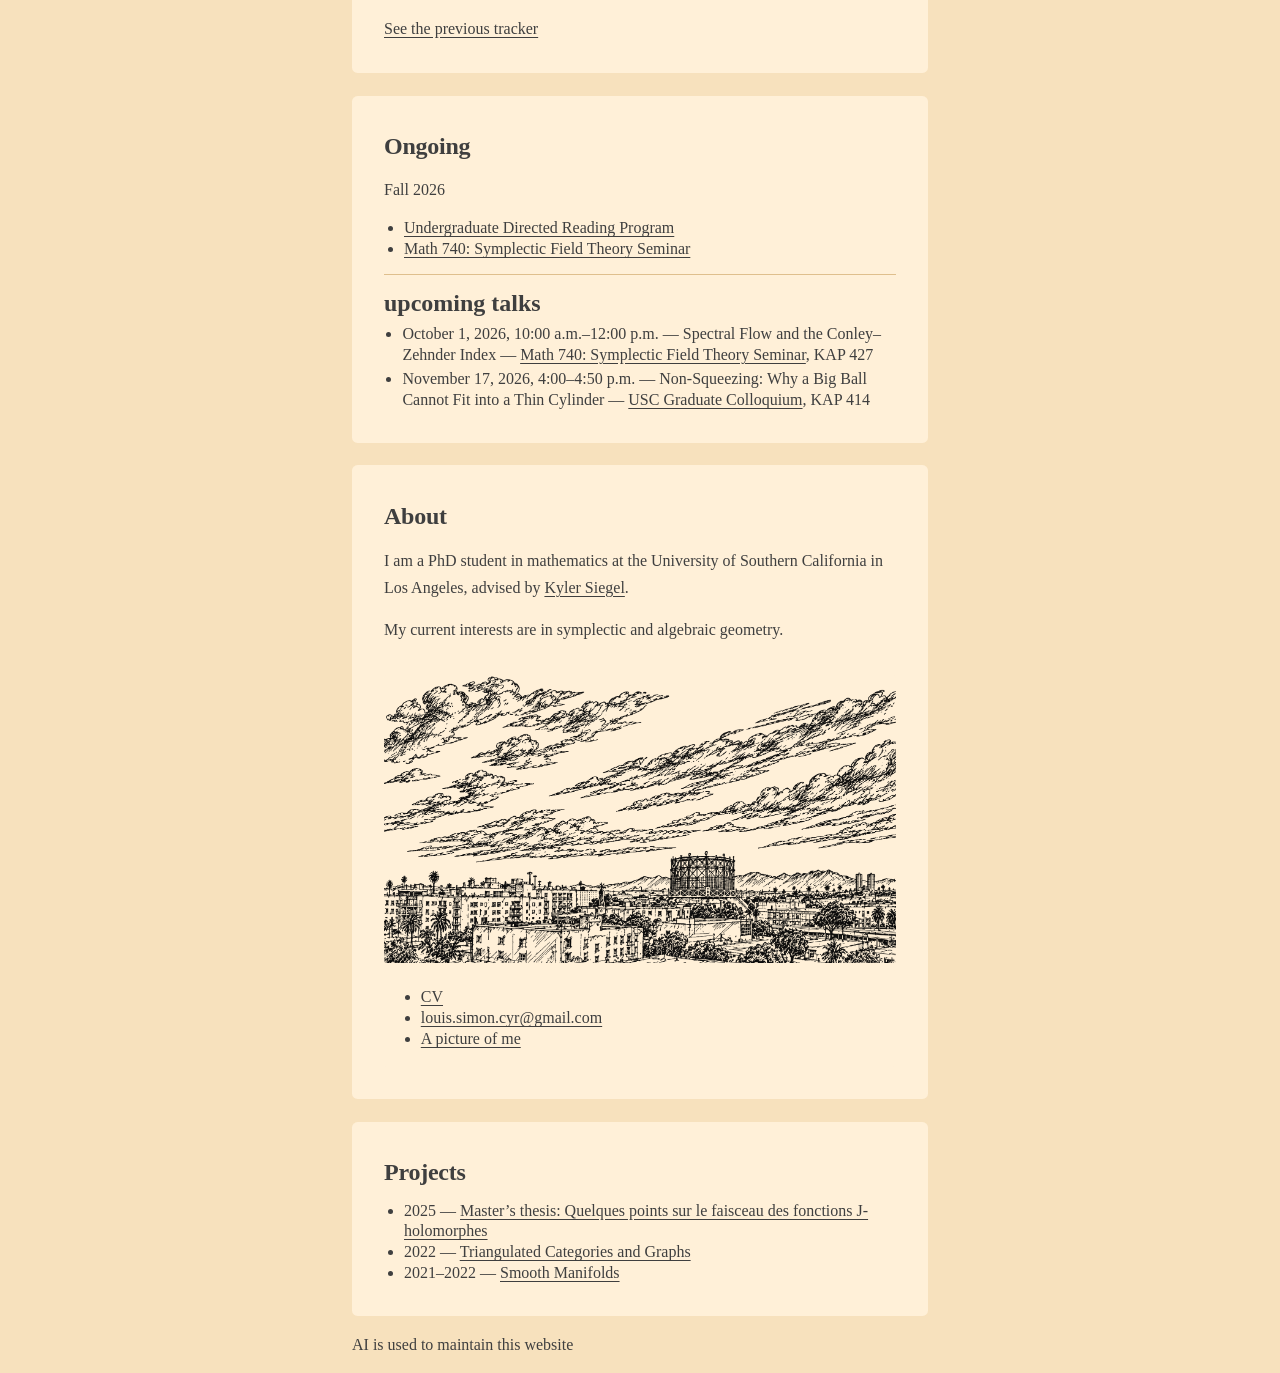
==== commit 1e1318fc: "Show month-specific AI disclosure pie charts" ====
--- a/index.html
+++ b/index.html
@@ -7,7 +7,7 @@
   <meta name="theme-color" content="#f7e1bd" />
   <title>Louis-Simon Cyr</title>
   <link rel="icon" type="image/png" href="assets/quebec-flag-icon-spear.png" />
-  <link rel="stylesheet" href="styles.css?v=20261004-4" />
+  <link rel="stylesheet" href="styles.css?v=20261004-6" />
 </head>
 <body class="tracker-shell">
   <a class="skip-link" href="#content">Skip to content</a>
@@ -107,6 +107,18 @@
         </div>
       </section>
 
+      <section id="ai-disclosure-summary" class="ai-disclosure-summary" aria-labelledby="ai-disclosure-summary-title" hidden>
+        <h2 id="ai-disclosure-summary-title">AI disclosure</h2>
+        <figure class="ai-disclosure-chart">
+          <div id="ai-disclosure-summary-pie" class="ai-disclosure-pie" role="img" aria-label=""></div>
+          <figcaption>
+            <p id="ai-disclosure-summary-description"></p>
+            <ul id="ai-disclosure-summary-legend" class="ai-disclosure-legend"></ul>
+            <p class="ai-data-link"><a id="ai-disclosure-summary-link" href="ai-disclosure-data.html">View full paper-by-paper data</a></p>
+          </figcaption>
+        </figure>
+      </section>
+
       <!-- Remove hidden to display the AI disclosure analysis again. -->
       <div id="ai-disclosure-analysis" hidden>
         <h2 class="ai-disclosure-title">Is the community disclosing its use of AI? - no.</h2>
@@ -123,7 +135,7 @@
           </figcaption>
         </figure>
 
-        <p class="ai-data-link"><a href="ai-disclosure-data.html">View the full paper-by-paper data</a></p>
+        <p class="ai-data-link"><a href="ai-disclosure-data.html#august-2026">View the full paper-by-paper data</a></p>
       </div>
 
       <p class="tracker-switch"><a id="tracker-toggle" href="#tracker">See the previous tracker</a></p>
@@ -197,7 +209,7 @@
     <p style="margin:0;text-align:right;">AI is used to maintain this website</p>
   </footer>
 
-  <script src="app.js?v=20261004-4"></script>
+  <script src="app.js?v=20261004-5"></script>
   <script>
     const siteUpdated = document.getElementById("site-last-updated");
     const siteUpdatedDate = new Date(document.lastModified);
--- a/styles.css
+++ b/styles.css
@@ -393,12 +393,45 @@
   margin-top: 1.5rem;
 }
 
+.ai-disclosure-summary {
+  margin-top: 1.3rem;
+  padding-top: 1.1rem;
+  border-top: 1px solid var(--line);
+}
+
+.ai-disclosure-summary[hidden] {
+  display: none;
+}
+
+.ai-disclosure-summary h2 {
+  margin: 0;
+}
+
 .ai-disclosure-chart {
   display: grid;
   grid-template-columns: minmax(9rem, 12rem) minmax(0, 1fr);
   gap: 1.5rem;
   align-items: center;
   margin: 1.25rem 0 0;
+}
+
+.ai-disclosure-summary .ai-disclosure-chart {
+  grid-template-columns: minmax(7rem, 9rem) minmax(0, 1fr);
+  gap: 1rem;
+  align-items: start;
+  margin-top: 0.75rem;
+}
+
+.ai-disclosure-summary figcaption > p:first-child {
+  margin: 0 0 0.55rem;
+}
+
+.ai-disclosure-summary .ai-disclosure-legend {
+  gap: 0.3rem;
+}
+
+.ai-disclosure-summary .ai-data-link {
+  margin-top: 0.7rem;
 }
 
 .ai-disclosure-pie {
@@ -443,6 +476,10 @@
   background: var(--trend);
 }
 
+.ai-disclosure-swatch.limited-no-use {
+  background: var(--average);
+}
+
 .ai-disclosure-swatch.no-disclosure {
   background: var(--line);
 }
@@ -460,6 +497,10 @@
   grid-template-columns: repeat(3, minmax(0, 1fr));
   gap: 1rem;
   margin: 1.25rem 0;
+}
+
+.ai-audit-counts--four {
+  grid-template-columns: repeat(4, minmax(0, 1fr));
 }
 
 .ai-audit-counts p {
@@ -501,7 +542,7 @@
   border-radius: 0;
   background: transparent;
   scrollbar-width: thin;
-  scrollbar-color: var(--line) transparent;
+  scrollbar-color: var(--bg) transparent;
 }
 
 .table-scroll::-webkit-scrollbar {
@@ -515,7 +556,7 @@
 .table-scroll::-webkit-scrollbar-thumb {
   border: 2px solid transparent;
   border-radius: 999px;
-  background: var(--line);
+  background: var(--bg);
   background-clip: padding-box;
 }
 
@@ -823,6 +864,15 @@
     grid-template-columns: 1fr;
   }
 
+  .ai-disclosure-summary .ai-disclosure-chart {
+    grid-template-columns: minmax(6rem, 7rem) minmax(0, 1fr);
+    gap: 0.75rem;
+  }
+
+  .ai-disclosure-summary .ai-disclosure-pie {
+    max-width: 7rem;
+  }
+
   .ai-disclosure-pie {
     max-width: 12rem;
   }
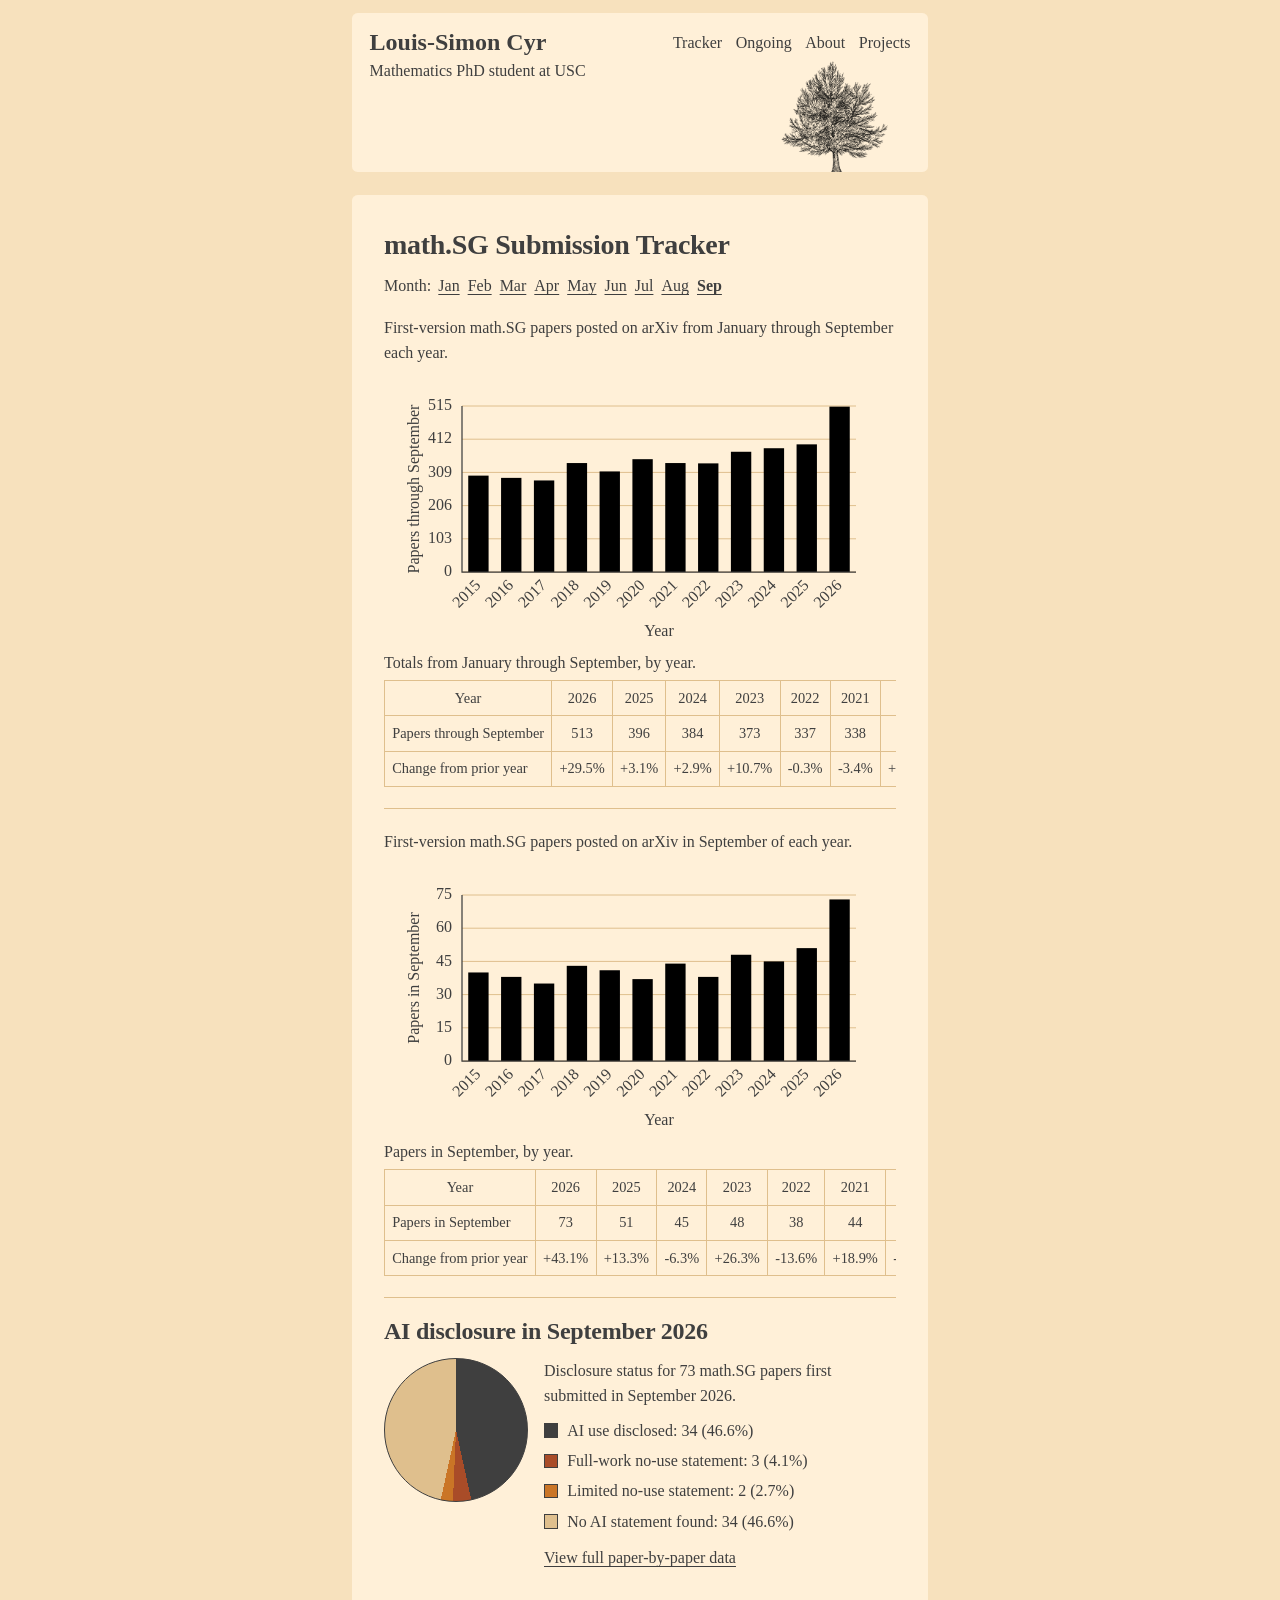
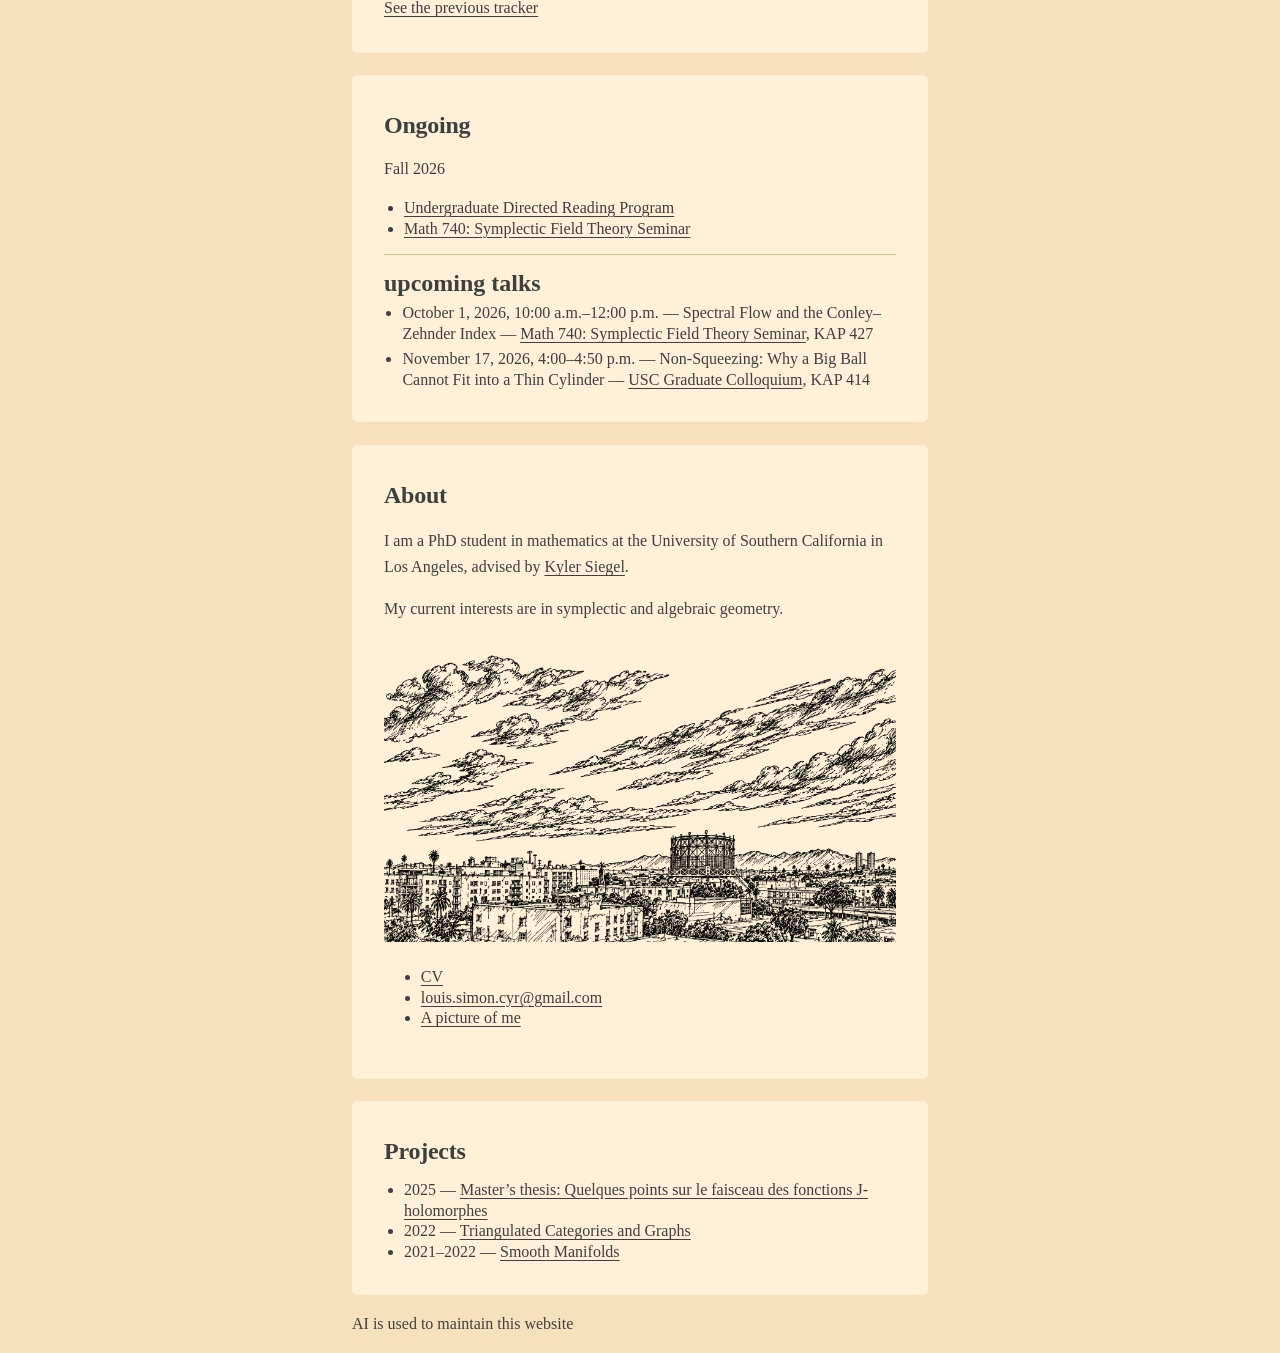
==== commit 1e8ff2f8: "Add tracker heading and align chart spacing" ====
--- a/index.html
+++ b/index.html
@@ -7,7 +7,7 @@
   <meta name="theme-color" content="#f7e1bd" />
   <title>Louis-Simon Cyr</title>
   <link rel="icon" type="image/png" href="assets/quebec-flag-icon-spear.png" />
-  <link rel="stylesheet" href="styles.css?v=20261004-6" />
+  <link rel="stylesheet" href="styles.css?v=20261004-7" />
 </head>
 <body class="tracker-shell">
   <a class="skip-link" href="#content">Skip to content</a>
@@ -28,6 +28,7 @@
 
   <main id="content" class="content">
     <section id="tracker" class="section tracker-section" aria-labelledby="tracker-title">
+      <h1 id="tracker-title" class="tracker-title">math.SG Submission Tracker</h1>
       <div id="updated-month-picker" class="month-picker" role="group" aria-label="Choose month for both comparisons">
         <span>Month:</span>
         <span id="month-options" class="month-options"></span>
@@ -35,10 +36,9 @@
 
       <div class="section-head">
         <div>
-          <h1 id="tracker-title" class="sr-only">Symplectic arXiv tracker</h1>
           <p id="ai-month-context" class="small-meta" aria-live="polite">Loading paper totals…</p>
         </div>
-        <div class="ai-tools">
+        <div id="ai-tools" class="ai-tools" hidden>
           <fieldset id="ai-period-switch" class="ai-period-switch" data-selected="month" hidden>
             <legend class="sr-only">Show comparison by</legend>
             <span class="ai-period-punctuation" aria-hidden="true">[</span>
@@ -78,8 +78,7 @@
         <p id="ai-comparison-note" class="small-meta" hidden>Loading year-to-year changes…</p>
       </div>
 
-      <section id="monthly-tracker" class="monthly-tracker" aria-labelledby="monthly-tracker-title">
-        <h2 id="monthly-tracker-title">Monthly comparison</h2>
+      <section id="monthly-tracker" class="monthly-tracker" aria-label="Monthly paper comparison">
         <p id="monthly-month-context" class="small-meta" aria-live="polite">Loading monthly paper totals…</p>
         <div class="card chart-card">
           <canvas id="monthly-impact-chart" height="300" width="900" aria-label="Paper totals in the selected month by year."></canvas>
@@ -209,7 +208,7 @@
     <p style="margin:0;text-align:right;">AI is used to maintain this website</p>
   </footer>
 
-  <script src="app.js?v=20261004-5"></script>
+  <script src="app.js?v=20261004-6"></script>
   <script>
     const siteUpdated = document.getElementById("site-last-updated");
     const siteUpdatedDate = new Date(document.lastModified);
--- a/styles.css
+++ b/styles.css
@@ -225,6 +225,10 @@
   gap: 0.45rem;
 }
 
+.ai-tools[hidden] {
+  display: none;
+}
+
 .ai-tools .small-meta {
   margin: 0;
   text-align: right;
@@ -332,6 +336,11 @@
   margin-top: 0;
 }
 
+.tracker-title {
+  margin: 0 0 0.7rem;
+  font-size: 1.75rem;
+}
+
 .kicker {
   margin: 0;
   text-transform: none;
@@ -372,8 +381,8 @@
   display: none;
 }
 
-.monthly-tracker h2 {
-  margin: 0;
+#ai-month-context {
+  margin: 0.2rem 0 0;
 }
 
 .monthly-tracker > .small-meta {
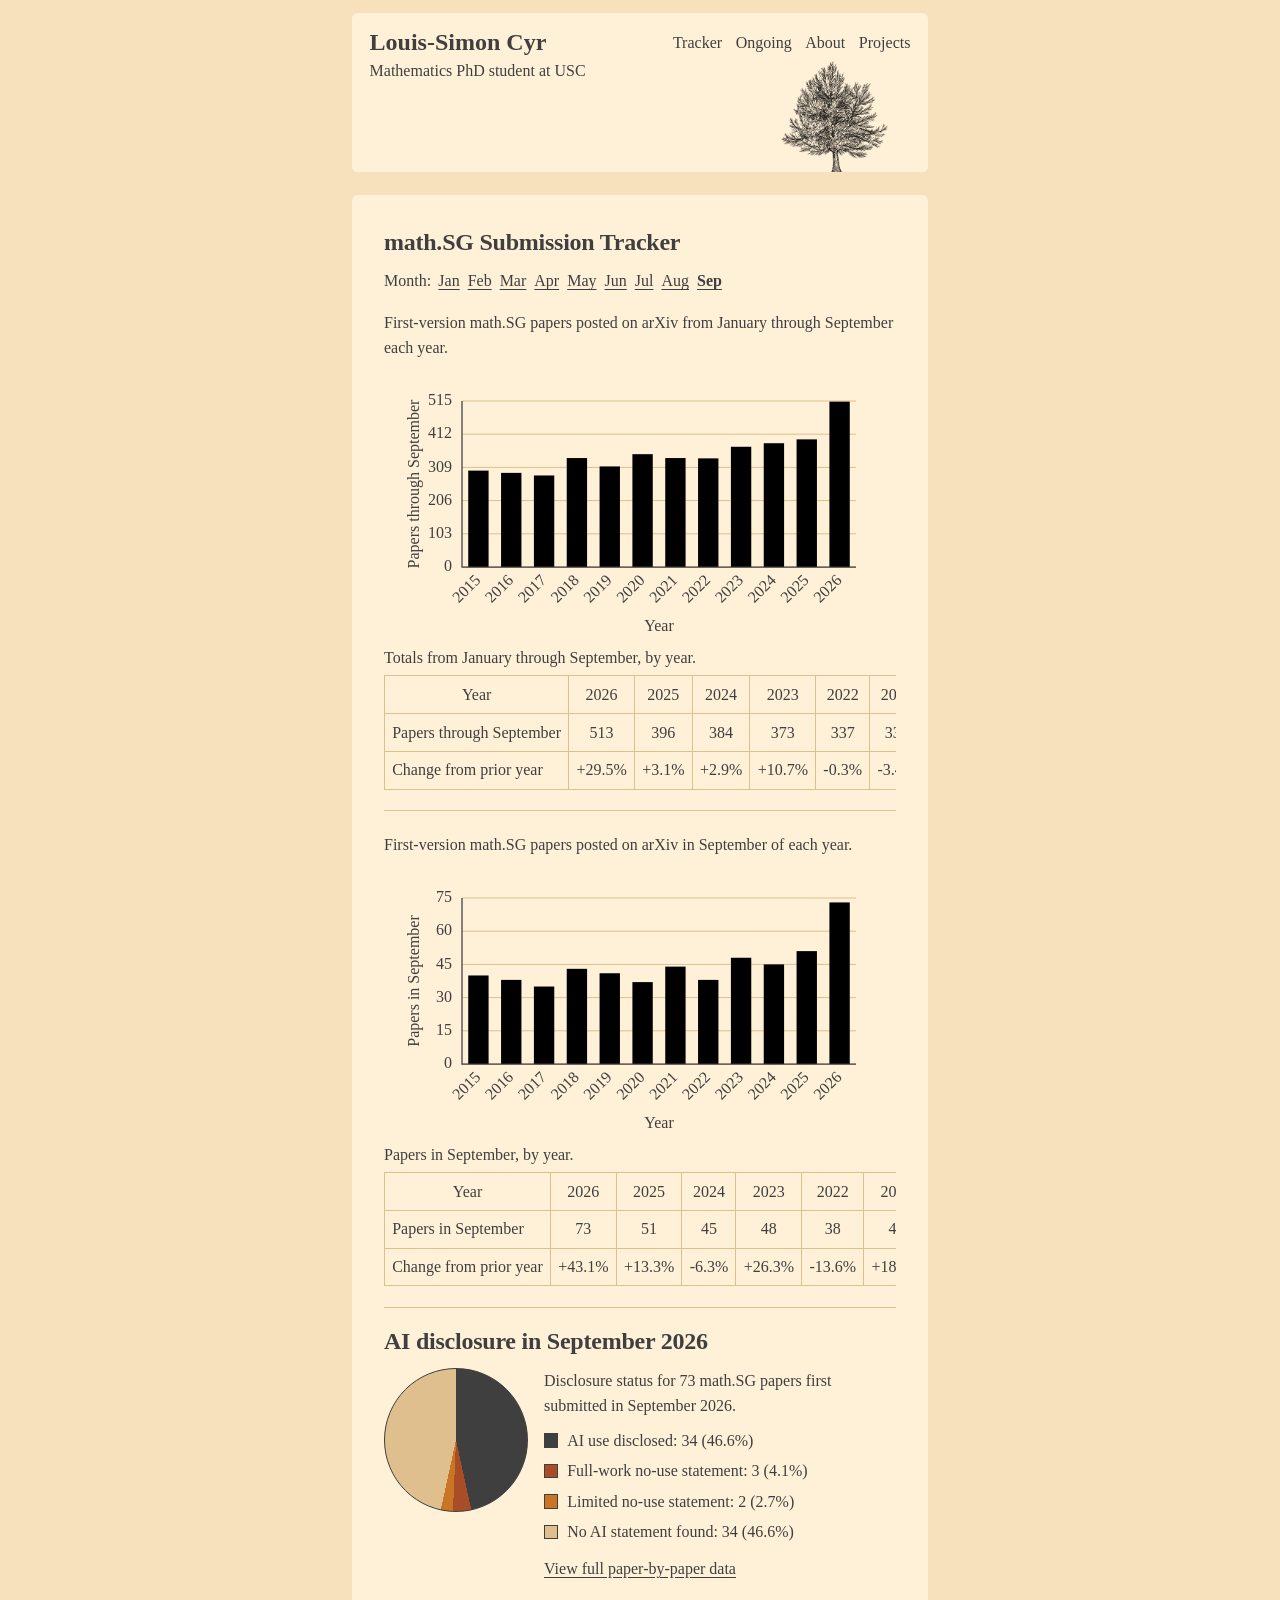
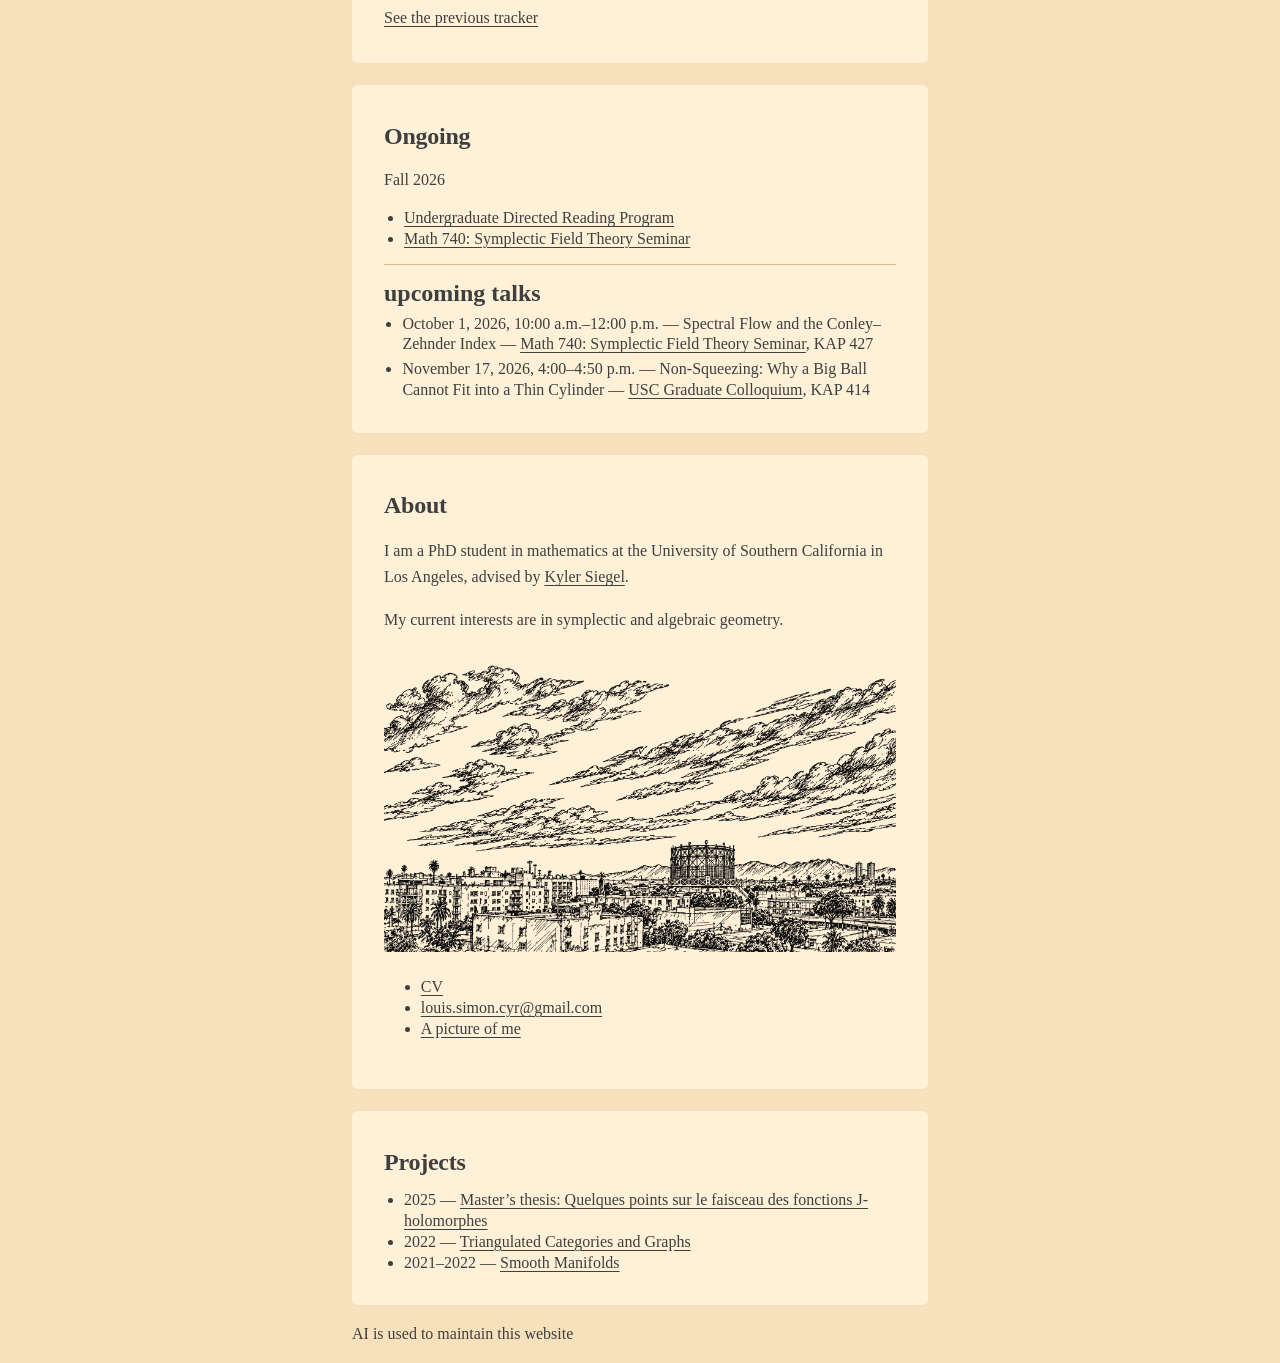
==== commit db3cedea: "Use site typography sizes in tracker" ====
--- a/index.html
+++ b/index.html
@@ -7,7 +7,7 @@
   <meta name="theme-color" content="#f7e1bd" />
   <title>Louis-Simon Cyr</title>
   <link rel="icon" type="image/png" href="assets/quebec-flag-icon-spear.png" />
-  <link rel="stylesheet" href="styles.css?v=20261004-7" />
+  <link rel="stylesheet" href="styles.css?v=20261004-8" />
 </head>
 <body class="tracker-shell">
   <a class="skip-link" href="#content">Skip to content</a>
--- a/styles.css
+++ b/styles.css
@@ -338,7 +338,6 @@
 
 .tracker-title {
   margin: 0 0 0.7rem;
-  font-size: 1.75rem;
 }
 
 .kicker {
@@ -603,7 +602,7 @@
   background: transparent;
   text-align: center;
   white-space: nowrap;
-  font-size: 0.9rem;
+  font-size: var(--font-normal);
 }
 
 .annual-table th {
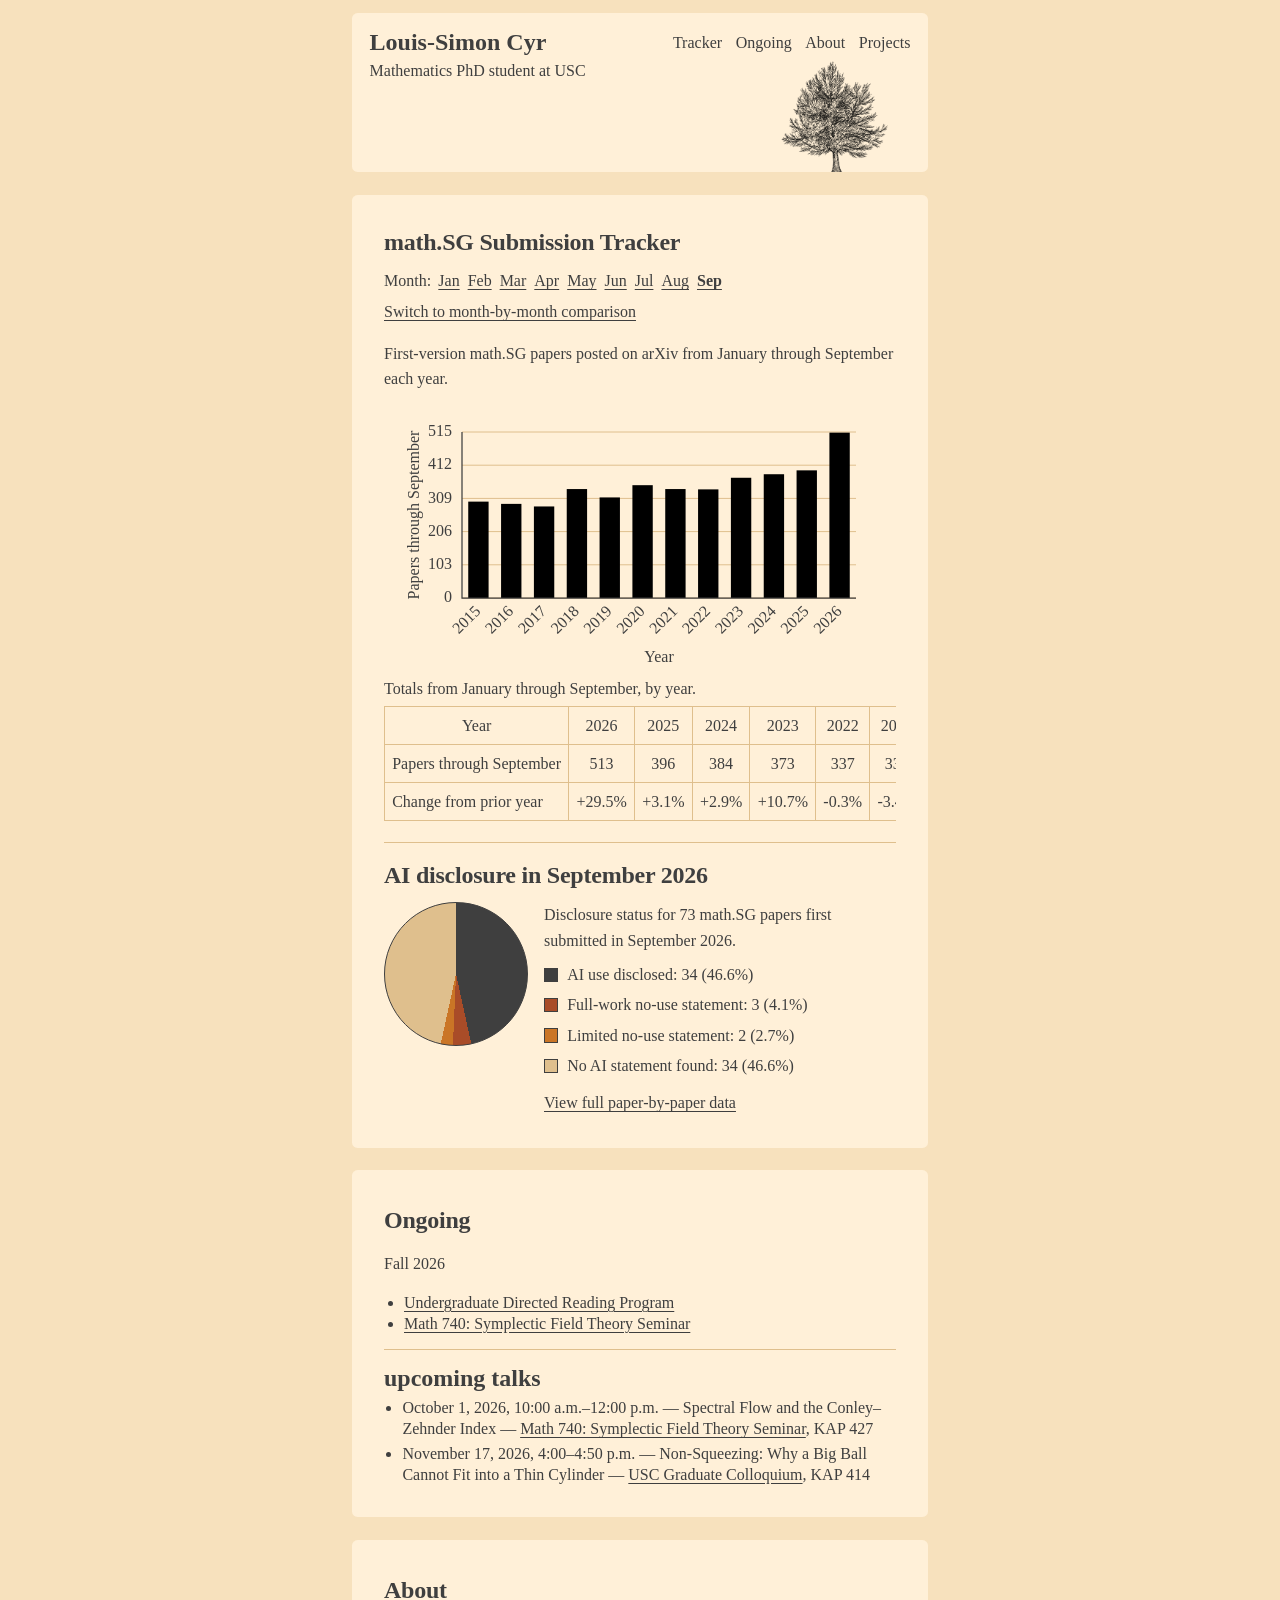
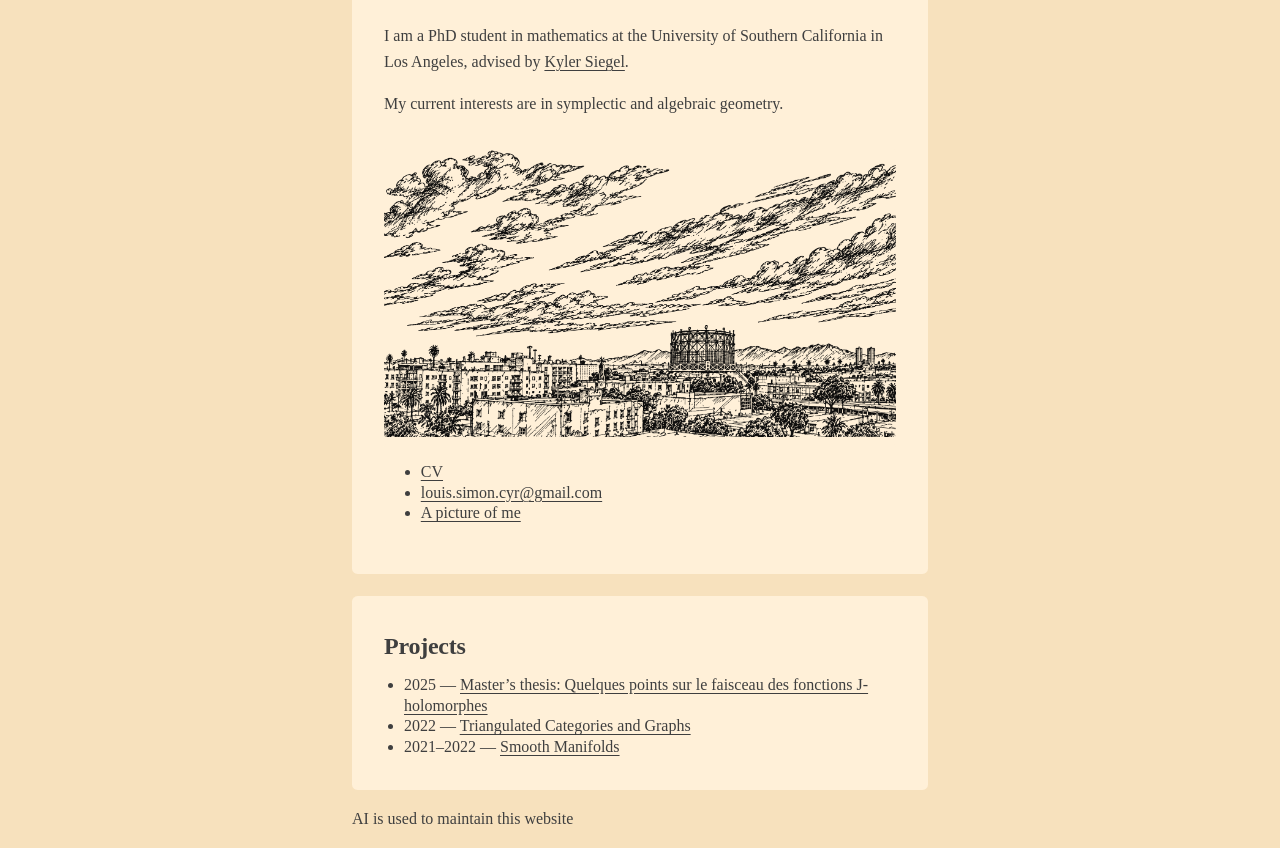
==== commit 1f417982: "Switch tracker comparisons and unify hover styles" ====
--- a/index.html
+++ b/index.html
@@ -7,7 +7,7 @@
   <meta name="theme-color" content="#f7e1bd" />
   <title>Louis-Simon Cyr</title>
   <link rel="icon" type="image/png" href="assets/quebec-flag-icon-spear.png" />
-  <link rel="stylesheet" href="styles.css?v=20261004-8" />
+  <link rel="stylesheet" href="styles.css?v=20261004-11" />
 </head>
 <body class="tracker-shell">
   <a class="skip-link" href="#content">Skip to content</a>
@@ -29,56 +29,59 @@
   <main id="content" class="content">
     <section id="tracker" class="section tracker-section" aria-labelledby="tracker-title">
       <h1 id="tracker-title" class="tracker-title">math.SG Submission Tracker</h1>
-      <div id="updated-month-picker" class="month-picker" role="group" aria-label="Choose month for both comparisons">
+      <div id="updated-month-picker" class="month-picker" role="group" aria-label="Choose month for the selected comparison">
         <span>Month:</span>
         <span id="month-options" class="month-options"></span>
       </div>
-
-      <div class="section-head">
-        <div>
-          <p id="ai-month-context" class="small-meta" aria-live="polite">Loading paper totals…</p>
-        </div>
-        <div id="ai-tools" class="ai-tools" hidden>
-          <fieldset id="ai-period-switch" class="ai-period-switch" data-selected="month" hidden>
-            <legend class="sr-only">Show comparison by</legend>
-            <span class="ai-period-punctuation" aria-hidden="true">[</span>
-            <input id="ai-period-month" type="radio" name="ai-period" value="month" checked />
-            <label for="ai-period-month">month</label>
-            <span class="ai-period-punctuation" aria-hidden="true">/</span>
-            <input id="ai-period-year" type="radio" name="ai-period" value="year" />
-            <label for="ai-period-year">year</label>
-            <span class="ai-period-punctuation" aria-hidden="true">]</span>
-          </fieldset>
-        </div>
-      </div>
-
-      <div class="card chart-card">
-        <canvas id="ai-impact-chart" height="375" width="900" aria-label="Paper totals from January through the selected month by year."></canvas>
-      </div>
-
-      <div class="annual-summary">
-        <div class="table-scroll">
-          <table class="annual-table">
-            <caption id="ai-caption">Loading paper totals…</caption>
-            <thead>
-              <tr id="ai-years">
-                <th scope="col">Year</th>
-              </tr>
-            </thead>
-            <tbody>
-              <tr id="ai-counts">
-                <th id="ai-count-label" scope="row">Papers</th>
-              </tr>
-              <tr id="ai-changes">
-                <th scope="row">Change from prior year</th>
-              </tr>
-            </tbody>
-          </table>
-        </div>
-        <p id="ai-comparison-note" class="small-meta" hidden>Loading year-to-year changes…</p>
-      </div>
-
-      <section id="monthly-tracker" class="monthly-tracker" aria-label="Monthly paper comparison">
+      <button id="tracker-mode-switch" class="tracker-mode-switch" type="button">Switch to month-by-month comparison</button>
+
+      <section id="year-to-date-tracker" aria-label="Year-to-date paper comparison">
+        <div class="section-head">
+          <div>
+            <p id="ai-month-context" class="small-meta" aria-live="polite">Loading paper totals…</p>
+          </div>
+          <div id="ai-tools" class="ai-tools" hidden>
+            <fieldset id="ai-period-switch" class="ai-period-switch" data-selected="month" hidden>
+              <legend class="sr-only">Show comparison by</legend>
+              <span class="ai-period-punctuation" aria-hidden="true">[</span>
+              <input id="ai-period-month" type="radio" name="ai-period" value="month" checked />
+              <label for="ai-period-month">month</label>
+              <span class="ai-period-punctuation" aria-hidden="true">/</span>
+              <input id="ai-period-year" type="radio" name="ai-period" value="year" />
+              <label for="ai-period-year">year</label>
+              <span class="ai-period-punctuation" aria-hidden="true">]</span>
+            </fieldset>
+          </div>
+        </div>
+
+        <div class="card chart-card">
+          <canvas id="ai-impact-chart" height="375" width="900" aria-label="Paper totals from January through the selected month by year."></canvas>
+        </div>
+
+        <div class="annual-summary">
+          <div class="table-scroll">
+            <table class="annual-table">
+              <caption id="ai-caption">Loading paper totals…</caption>
+              <thead>
+                <tr id="ai-years">
+                  <th scope="col">Year</th>
+                </tr>
+              </thead>
+              <tbody>
+                <tr id="ai-counts">
+                  <th id="ai-count-label" scope="row">Papers</th>
+                </tr>
+                <tr id="ai-changes">
+                  <th scope="row">Change from prior year</th>
+                </tr>
+              </tbody>
+            </table>
+          </div>
+          <p id="ai-comparison-note" class="small-meta" hidden>Loading year-to-year changes…</p>
+        </div>
+      </section>
+
+      <section id="monthly-tracker" class="monthly-tracker" aria-label="Monthly paper comparison" hidden>
         <p id="monthly-month-context" class="small-meta" aria-live="polite">Loading monthly paper totals…</p>
         <div class="card chart-card">
           <canvas id="monthly-impact-chart" height="300" width="900" aria-label="Paper totals in the selected month by year."></canvas>
@@ -137,8 +140,6 @@
         <p class="ai-data-link"><a href="ai-disclosure-data.html#august-2026">View the full paper-by-paper data</a></p>
       </div>
 
-      <p class="tracker-switch"><a id="tracker-toggle" href="#tracker">See the previous tracker</a></p>
-
     </section>
 
     <section id="ongoing" class="section">
@@ -208,7 +209,7 @@
     <p style="margin:0;text-align:right;">AI is used to maintain this website</p>
   </footer>
 
-  <script src="app.js?v=20261004-6"></script>
+  <script src="app.js?v=20261004-8"></script>
   <script>
     const siteUpdated = document.getElementById("site-last-updated");
     const siteUpdatedDate = new Date(document.lastModified);
--- a/styles.css
+++ b/styles.css
@@ -51,6 +51,12 @@
   text-decoration-thickness: 2px;
 }
 
+a[href]:hover,
+button:hover,
+label[for]:hover {
+  font-weight: 700;
+}
+
 a:focus-visible,
 .btn:focus-visible {
   outline: 3px solid color-mix(in srgb, var(--accent) 38%, transparent);
@@ -257,7 +263,7 @@
 
 .month-picker {
   gap: 0 0.45rem;
-  margin-bottom: 0.8rem;
+  margin-bottom: 0.35rem;
 }
 
 .month-options {
@@ -281,6 +287,30 @@
 }
 
 .month-option:focus-visible {
+  outline: 3px solid color-mix(in srgb, var(--focus) 45%, transparent);
+  outline-offset: 2px;
+}
+
+.tracker-mode-switch {
+  display: block;
+  margin: 0 0 0.8rem;
+  padding: 0;
+  border: 0;
+  background: none;
+  color: var(--text);
+  cursor: pointer;
+  font: inherit;
+  text-align: left;
+  text-decoration: underline;
+  text-underline-offset: 3px;
+}
+
+.tracker-mode-switch[hidden],
+#year-to-date-tracker[hidden] {
+  display: none;
+}
+
+.tracker-mode-switch:focus-visible {
   outline: 3px solid color-mix(in srgb, var(--focus) 45%, transparent);
   outline-offset: 2px;
 }
@@ -355,7 +385,7 @@
   padding: 1rem;
 }
 
-.tracker-section > .chart-card,
+#year-to-date-tracker > .chart-card,
 .monthly-tracker > .chart-card {
   margin-top: 0.5rem;
   padding: 0.5rem 1rem 0;
@@ -371,9 +401,7 @@
 }
 
 .monthly-tracker {
-  margin-top: 1.3rem;
-  padding-top: 1.1rem;
-  border-top: 1px solid var(--line);
+  display: flow-root;
 }
 
 .monthly-tracker[hidden] {
@@ -386,10 +414,6 @@
 
 .monthly-tracker > .small-meta {
   margin: 0.2rem 0 0;
-}
-
-.tracker-switch {
-  margin: 1.5rem 0 0;
 }
 
 .annual-summary h2 {
